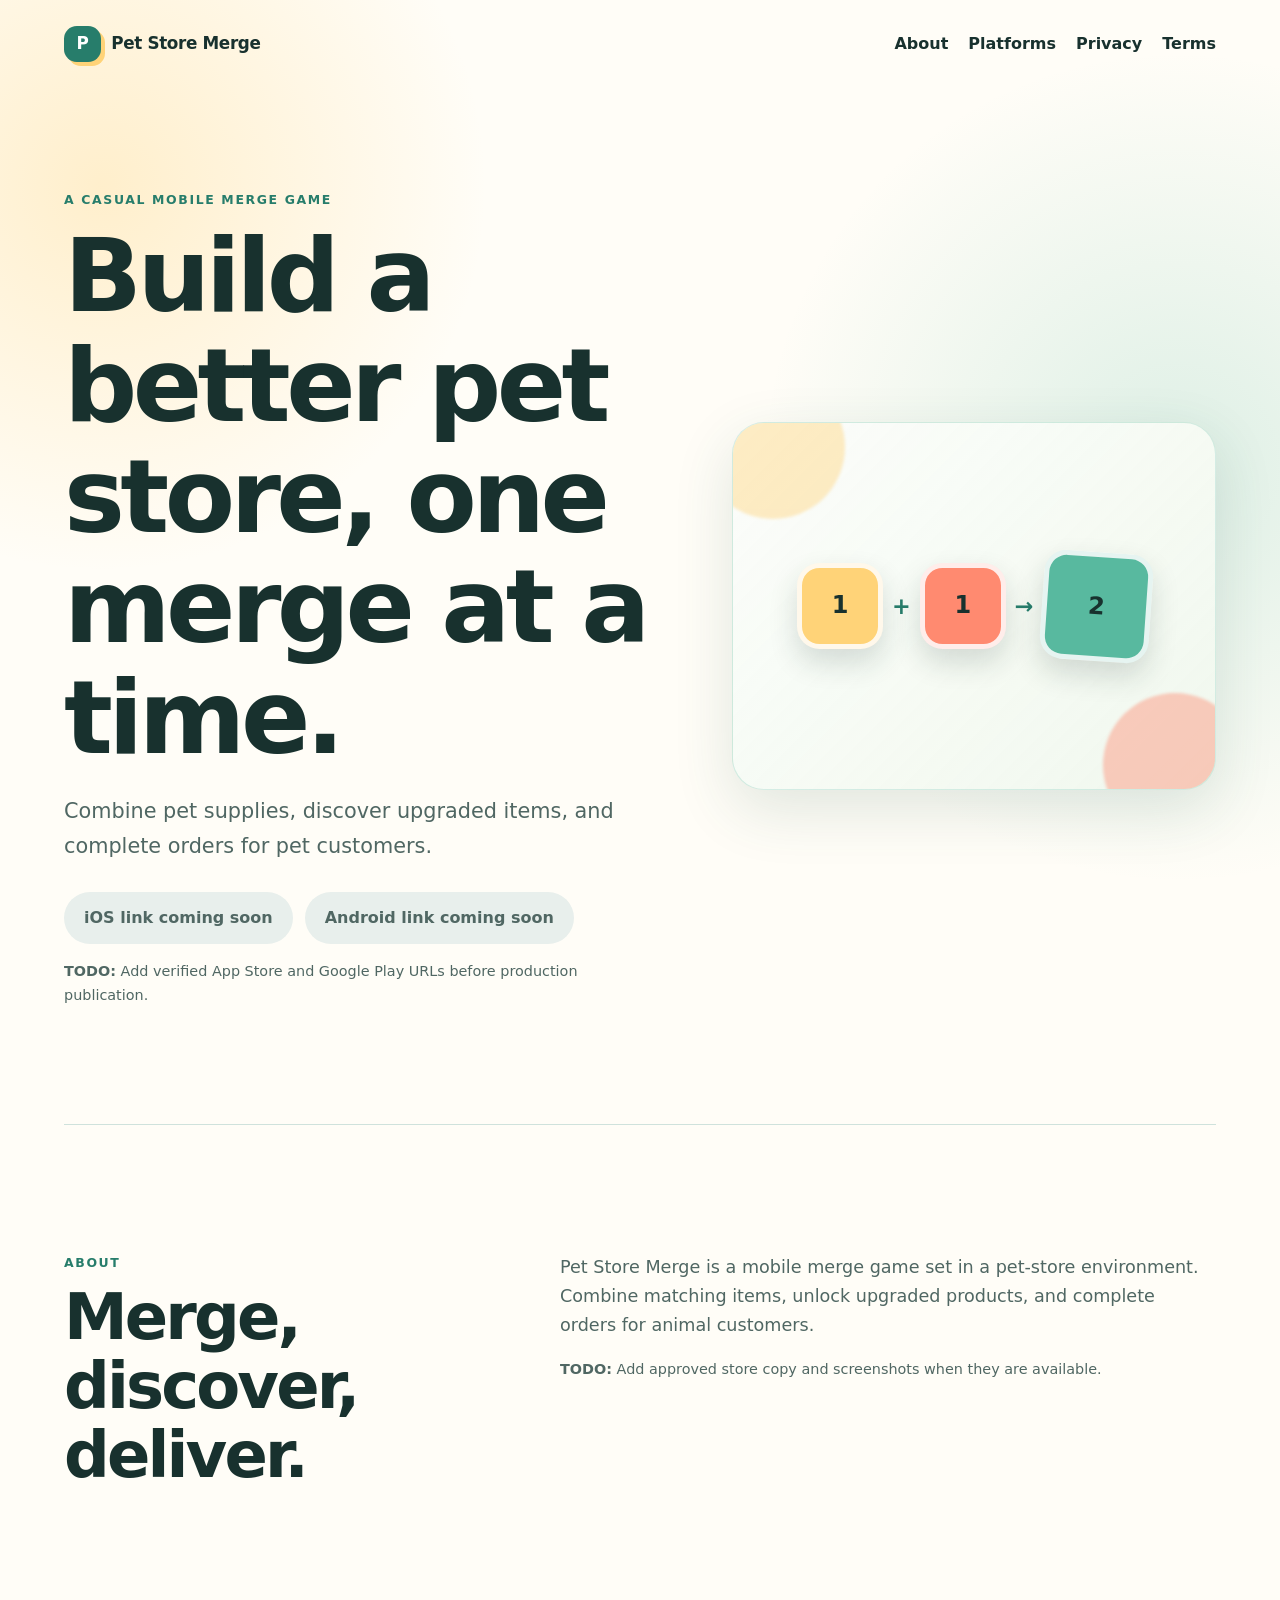
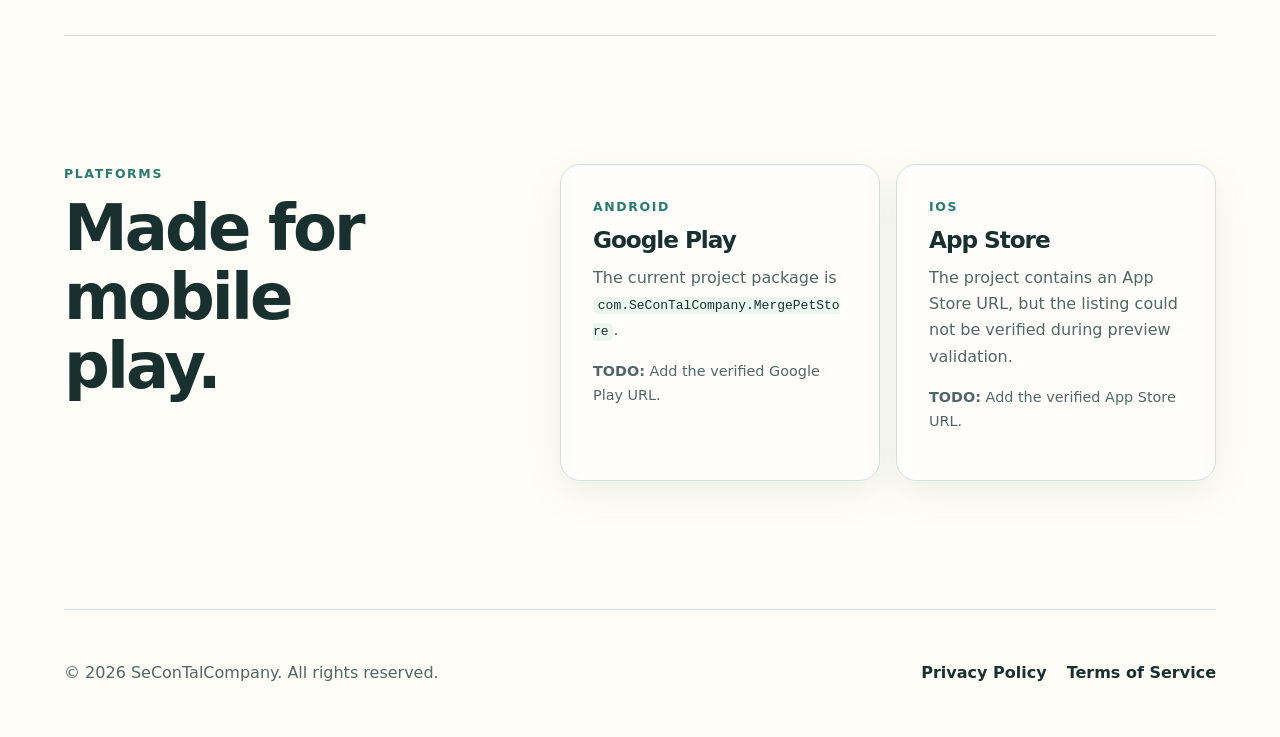
==== index.html @ 7fa4faff "Initial Pet Store Merge website" ====
<!doctype html>
<html lang="en">
<head>
  <meta charset="utf-8">
  <meta name="viewport" content="width=device-width, initial-scale=1">
  <meta name="description" content="Pet Store Merge is a casual mobile merge game about combining pet supplies and completing pet customer orders.">
  <meta property="og:title" content="Pet Store Merge">
  <meta property="og:description" content="Combine pet supplies, complete orders, and grow your pet store.">
  <meta property="og:type" content="website">
  <meta name="twitter:card" content="summary_large_image">
  <meta name="twitter:title" content="Pet Store Merge">
  <meta name="twitter:description" content="Combine pet supplies, complete orders, and grow your pet store.">
  <title>Pet Store Merge</title>
  <link rel="stylesheet" href="styles.css">
</head>
<body>
  <a class="skip-link" href="#main-content">Skip to content</a>

  <header class="site-header">
    <a class="brand" href="./" aria-label="Pet Store Merge home">
      <span class="brand-mark" aria-hidden="true">P</span>
      <span>Pet Store Merge</span>
    </a>
    <nav aria-label="Main navigation">
      <a href="#about">About</a>
      <a href="#platforms">Platforms</a>
      <a href="privacy/">Privacy</a>
      <a href="terms/">Terms</a>
    </nav>
  </header>

  <main id="main-content">
    <section class="hero" aria-labelledby="hero-title">
      <div class="hero-copy">
        <p class="eyebrow">A casual mobile merge game</p>
        <h1 id="hero-title">Build a better pet store, one merge at a time.</h1>
        <p class="hero-text">Combine pet supplies, discover upgraded items, and complete orders for pet customers.</p>
        <div class="actions" aria-label="Store availability">
          <span class="button button-muted" aria-label="iOS store link pending verification">iOS link coming soon</span>
          <span class="button button-muted" aria-label="Android store link pending verification">Android link coming soon</span>
        </div>
        <p class="verification-note"><strong>TODO:</strong> Add verified App Store and Google Play URLs before production publication.</p>
      </div>
      <div class="hero-art" aria-hidden="true">
        <span class="tile tile-one">1</span>
        <span class="merge-symbol">+</span>
        <span class="tile tile-two">1</span>
        <span class="merge-arrow">→</span>
        <span class="tile tile-result">2</span>
      </div>
    </section>

    <section class="section" id="about" aria-labelledby="about-title">
      <div>
        <p class="eyebrow">About</p>
        <h2 id="about-title">Merge, discover, deliver.</h2>
      </div>
      <div class="section-copy">
        <p>Pet Store Merge is a mobile merge game set in a pet-store environment. Combine matching items, unlock upgraded products, and complete orders for animal customers.</p>
        <p class="todo-note"><strong>TODO:</strong> Add approved store copy and screenshots when they are available.</p>
      </div>
    </section>

    <section class="section platforms" id="platforms" aria-labelledby="platforms-title">
      <div>
        <p class="eyebrow">Platforms</p>
        <h2 id="platforms-title">Made for mobile play.</h2>
      </div>
      <div class="platform-grid">
        <article class="card">
          <p class="card-label">Android</p>
          <h3>Google Play</h3>
          <p>The current project package is <code>com.SeConTalCompany.MergePetStore</code>.</p>
          <p class="todo-note"><strong>TODO:</strong> Add the verified Google Play URL.</p>
        </article>
        <article class="card">
          <p class="card-label">iOS</p>
          <h3>App Store</h3>
          <p>The project contains an App Store URL, but the listing could not be verified during preview validation.</p>
          <p class="todo-note"><strong>TODO:</strong> Add the verified App Store URL.</p>
        </article>
      </div>
    </section>
  </main>

  <footer class="site-footer">
    <p>© 2026 SeConTalCompany. All rights reserved.</p>
    <nav aria-label="Legal links">
      <a href="privacy/">Privacy Policy</a>
      <a href="terms/">Terms of Service</a>
    </nav>
  </footer>
</body>
</html>
---- styles.css ----
:root {
  --ink: #18312e;
  --ink-soft: #506763;
  --paper: #fffdf7;
  --surface: #f1f8ee;
  --mint: #58b99f;
  --mint-dark: #277d6b;
  --sun: #ffd378;
  --coral: #ff8a70;
  --line: #cfe2dc;
  --shadow: 0 1.25rem 3.75rem rgba(39, 94, 81, 0.14);
  --radius-lg: 2rem;
  --radius-md: 1.25rem;
  --page: min(72rem, calc(100% - 2rem));
}

* {
  box-sizing: border-box;
}

html {
  color-scheme: light;
  scroll-behavior: smooth;
}

body {
  margin: 0;
  color: var(--ink);
  background:
    radial-gradient(circle at 8% 8%, rgba(255, 211, 120, 0.34), transparent 24rem),
    radial-gradient(circle at 92% 20%, rgba(88, 185, 159, 0.2), transparent 26rem),
    var(--paper);
  font-family: Inter, ui-rounded, "SF Pro Rounded", "Segoe UI", system-ui, -apple-system, BlinkMacSystemFont, sans-serif;
  line-height: 1.65;
}

a {
  color: var(--mint-dark);
  text-underline-offset: 0.2em;
}

a:hover {
  color: var(--ink);
}

a:focus-visible,
.button:focus-visible {
  outline: 0.2rem solid var(--coral);
  outline-offset: 0.2rem;
}

code {
  overflow-wrap: anywhere;
  color: var(--ink);
  background: rgba(88, 185, 159, 0.12);
  border-radius: 0.35rem;
  padding: 0.08rem 0.3rem;
}

.skip-link {
  position: fixed;
  z-index: 20;
  top: 0.75rem;
  left: 0.75rem;
  transform: translateY(-200%);
  padding: 0.75rem 1rem;
  border-radius: 0.75rem;
  color: #fff;
  background: var(--ink);
}

.skip-link:focus {
  transform: translateY(0);
}

.site-header,
.site-footer,
main,
.legal-main {
  width: var(--page);
  margin-inline: auto;
}

.site-header {
  min-height: 5.5rem;
  display: flex;
  align-items: center;
  justify-content: space-between;
  gap: 1.5rem;
}

.site-header nav,
.site-footer nav {
  display: flex;
  flex-wrap: wrap;
  gap: 0.6rem 1.25rem;
}

.site-header nav a,
.site-footer nav a {
  min-height: 2.75rem;
  display: inline-flex;
  align-items: center;
  color: var(--ink);
  font-weight: 700;
  text-decoration: none;
}

.brand {
  min-height: 2.75rem;
  display: inline-flex;
  align-items: center;
  gap: 0.65rem;
  color: var(--ink);
  font-size: 1.05rem;
  font-weight: 850;
  letter-spacing: -0.02em;
  text-decoration: none;
}

.brand-mark {
  width: 2.3rem;
  height: 2.3rem;
  display: grid;
  place-items: center;
  border-radius: 0.8rem;
  color: #fff;
  background: var(--mint-dark);
  box-shadow: 0.25rem 0.25rem 0 var(--sun);
}

.hero {
  min-height: min(42rem, calc(100vh - 7rem));
  display: grid;
  grid-template-columns: minmax(0, 1.1fr) minmax(18rem, 0.9fr);
  align-items: center;
  gap: clamp(2rem, 6vw, 6rem);
  padding: clamp(3.5rem, 8vw, 7rem) 0;
}

.eyebrow,
.card-label {
  margin: 0 0 0.6rem;
  color: var(--mint-dark);
  font-size: 0.78rem;
  font-weight: 850;
  letter-spacing: 0.13em;
  text-transform: uppercase;
}

h1,
h2,
h3,
p {
  margin-top: 0;
}

h1,
h2,
h3 {
  line-height: 1.08;
  letter-spacing: -0.045em;
}

h1 {
  max-width: 13ch;
  margin-bottom: 1.3rem;
  font-size: clamp(3rem, 8vw, 6.5rem);
}

h2 {
  max-width: 13ch;
  margin-bottom: 1rem;
  font-size: clamp(2.2rem, 5vw, 4rem);
}

h3 {
  margin-bottom: 0.8rem;
  font-size: 1.45rem;
}

.hero-text {
  max-width: 40rem;
  color: var(--ink-soft);
  font-size: clamp(1.1rem, 2vw, 1.3rem);
}

.actions {
  display: flex;
  flex-wrap: wrap;
  gap: 0.75rem;
  margin-top: 1.8rem;
}

.button {
  min-height: 2.75rem;
  display: inline-flex;
  align-items: center;
  justify-content: center;
  border-radius: 999px;
  padding: 0.8rem 1.25rem;
  font-weight: 800;
  text-decoration: none;
}

.button-primary {
  color: #fff;
  background: var(--mint-dark);
  box-shadow: 0 0.6rem 1.5rem rgba(39, 125, 107, 0.22);
}

.button-primary:hover {
  color: #fff;
  background: var(--ink);
}

.button-muted {
  color: var(--ink-soft);
  background: #e8efec;
}

.verification-note,
.todo-note {
  color: var(--ink-soft);
  font-size: 0.9rem;
}

.verification-note {
  max-width: 40rem;
  margin-top: 1rem;
}

.hero-art {
  min-height: 23rem;
  position: relative;
  display: flex;
  align-items: center;
  justify-content: center;
  gap: 0.55rem;
  overflow: hidden;
  border: 1px solid rgba(88, 185, 159, 0.24);
  border-radius: var(--radius-lg);
  background:
    linear-gradient(135deg, rgba(255, 255, 255, 0.75), rgba(241, 248, 238, 0.9)),
    var(--surface);
  box-shadow: var(--shadow);
}

.hero-art::before,
.hero-art::after {
  content: "";
  position: absolute;
  width: 9rem;
  height: 9rem;
  border-radius: 50%;
  opacity: 0.42;
  filter: blur(0.1rem);
}

.hero-art::before {
  top: -3rem;
  left: -2rem;
  background: var(--sun);
}

.hero-art::after {
  right: -2rem;
  bottom: -3rem;
  background: var(--coral);
}

.tile {
  width: clamp(4.2rem, 7vw, 5.4rem);
  aspect-ratio: 1;
  position: relative;
  z-index: 1;
  display: grid;
  place-items: center;
  border: 0.35rem solid rgba(255, 255, 255, 0.85);
  border-radius: 1.4rem;
  color: var(--ink);
  background: var(--sun);
  box-shadow: 0 0.85rem 1.8rem rgba(24, 49, 46, 0.16);
  font-size: 1.5rem;
  font-weight: 900;
}

.tile-two {
  background: var(--coral);
}

.tile-result {
  width: clamp(5rem, 9vw, 6.8rem);
  background: var(--mint);
  transform: rotate(4deg);
}

.merge-symbol,
.merge-arrow {
  position: relative;
  z-index: 1;
  color: var(--mint-dark);
  font-size: 1.4rem;
  font-weight: 900;
}

.section {
  display: grid;
  grid-template-columns: minmax(0, 0.75fr) minmax(0, 1.25fr);
  gap: clamp(2rem, 8vw, 8rem);
  padding: clamp(4.5rem, 10vw, 8rem) 0;
  border-top: 1px solid var(--line);
}

.section-copy {
  max-width: 42rem;
  color: var(--ink-soft);
  font-size: 1.1rem;
}

.platform-grid {
  display: grid;
  grid-template-columns: repeat(2, minmax(0, 1fr));
  gap: 1rem;
}

.card {
  min-height: 18rem;
  display: flex;
  flex-direction: column;
  align-items: flex-start;
  border: 1px solid var(--line);
  border-radius: var(--radius-md);
  padding: clamp(1.35rem, 4vw, 2rem);
  background: rgba(255, 255, 255, 0.72);
  box-shadow: 0 0.8rem 2.5rem rgba(39, 94, 81, 0.08);
}

.card p:not(.card-label) {
  color: var(--ink-soft);
}

.card .text-link {
  margin-top: auto;
  font-weight: 800;
}

.site-footer {
  min-height: 8rem;
  display: flex;
  align-items: center;
  justify-content: space-between;
  gap: 1.5rem;
  border-top: 1px solid var(--line);
  color: var(--ink-soft);
}

.site-footer p {
  margin: 0;
}

.legal-main {
  max-width: 54rem;
  padding: clamp(3rem, 8vw, 7rem) 0;
}

.legal-hero {
  margin-bottom: 3rem;
}

.legal-hero h1 {
  max-width: none;
  margin-bottom: 1rem;
}

.draft-banner {
  border: 1px solid #e1b95f;
  border-radius: var(--radius-md);
  padding: 1rem 1.2rem;
  color: #624815;
  background: #fff4d7;
}

.legal-content {
  color: var(--ink-soft);
}

.legal-content section {
  padding: 2rem 0;
  border-top: 1px solid var(--line);
}

.legal-content h2 {
  max-width: none;
  margin-bottom: 1rem;
  color: var(--ink);
  font-size: clamp(1.55rem, 4vw, 2.2rem);
}

.legal-content li + li {
  margin-top: 0.65rem;
}

.todo-block {
  border-left: 0.3rem solid var(--coral);
  padding: 0.8rem 1rem;
  color: var(--ink);
  background: rgba(255, 138, 112, 0.09);
}

@media (max-width: 52rem) {
  .site-header {
    align-items: flex-start;
    flex-direction: column;
    padding: 1rem 0;
  }

  .hero,
  .section {
    grid-template-columns: 1fr;
  }

  .hero {
    min-height: auto;
  }

  .hero-art {
    min-height: 19rem;
  }

  .section {
    gap: 1.25rem;
  }

  .platform-grid {
    grid-template-columns: 1fr;
  }
}

@media (max-width: 34rem) {
  :root {
    --page: min(100% - 1.2rem, 72rem);
  }

  h1 {
    font-size: clamp(2.7rem, 15vw, 4rem);
  }

  .hero-art {
    min-height: 16rem;
    gap: 0.25rem;
  }

  .merge-symbol,
  .merge-arrow {
    font-size: 1rem;
  }

  .site-footer {
    align-items: flex-start;
    flex-direction: column;
    justify-content: center;
    padding: 2rem 0;
  }
}

@media (prefers-reduced-motion: reduce) {
  html {
    scroll-behavior: auto;
  }

  *,
  *::before,
  *::after {
    animation-duration: 0.01ms !important;
    animation-iteration-count: 1 !important;
    transition-duration: 0.01ms !important;
  }
}
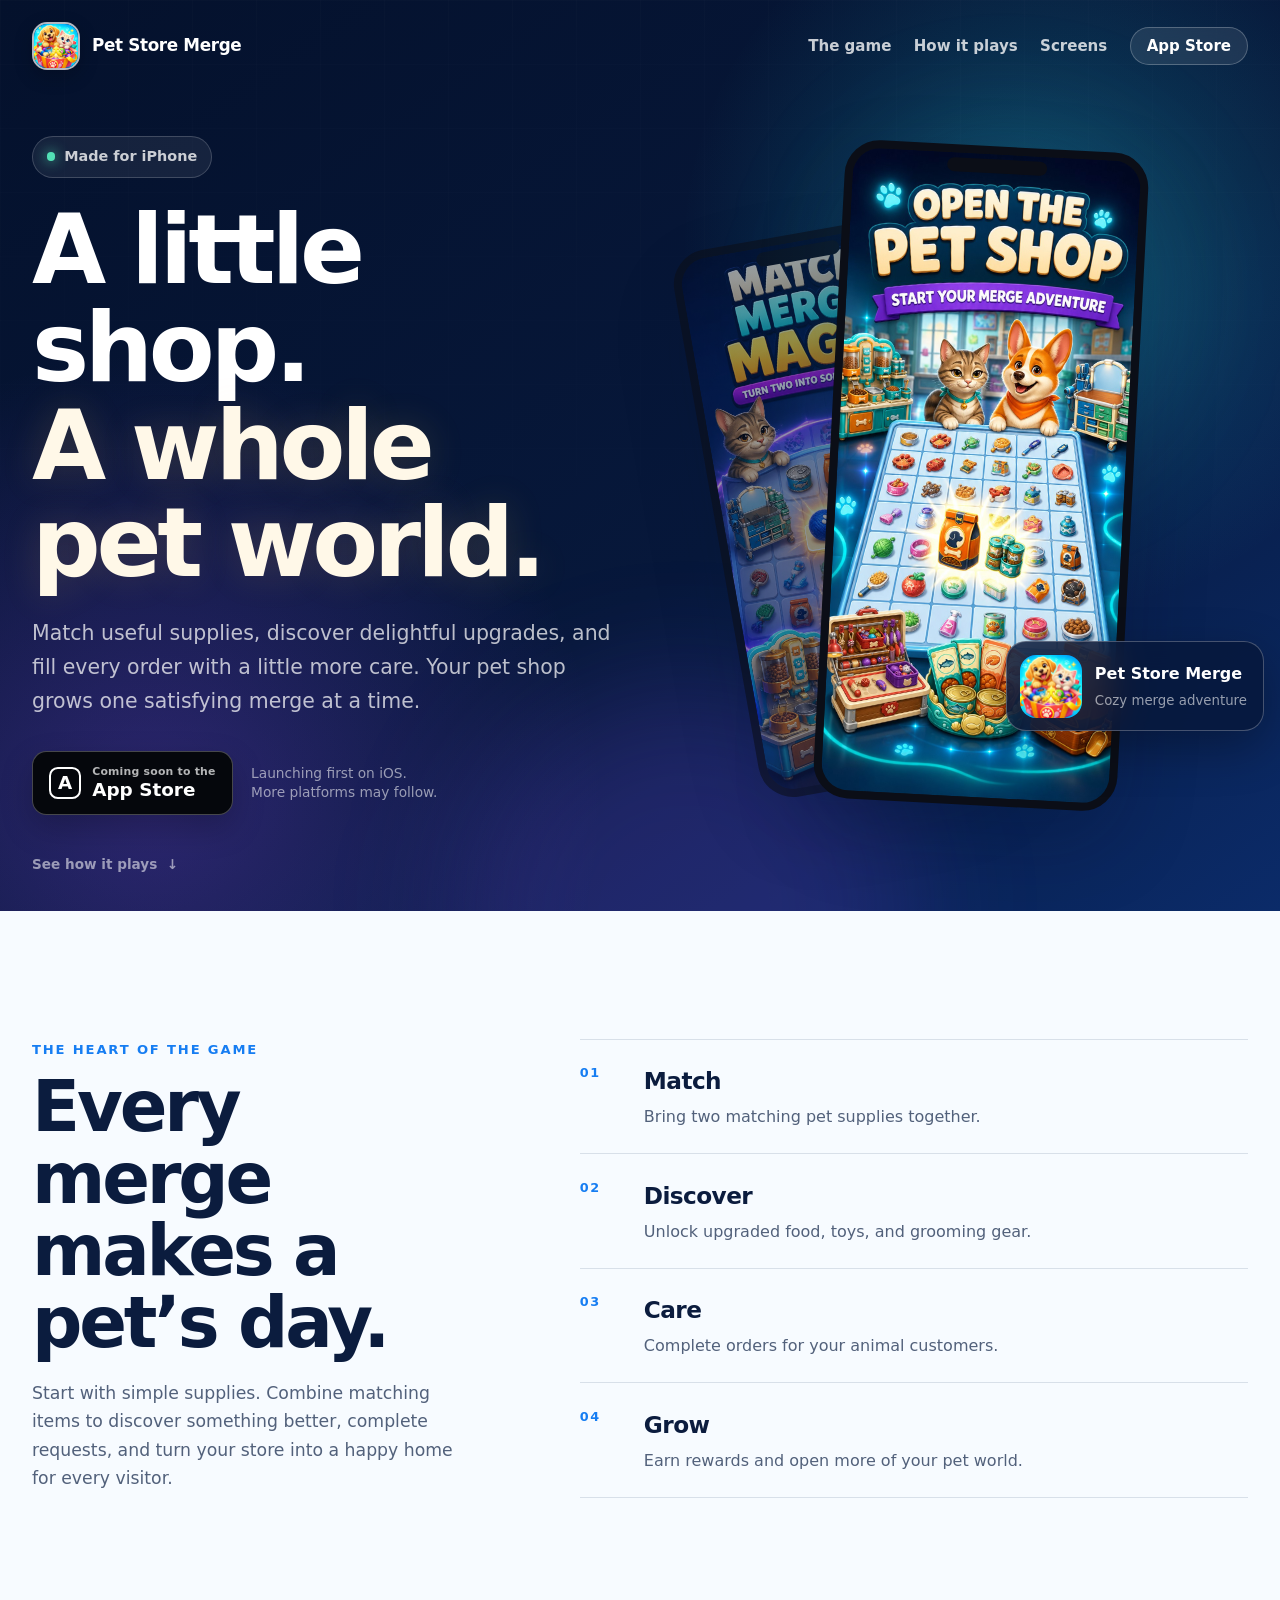
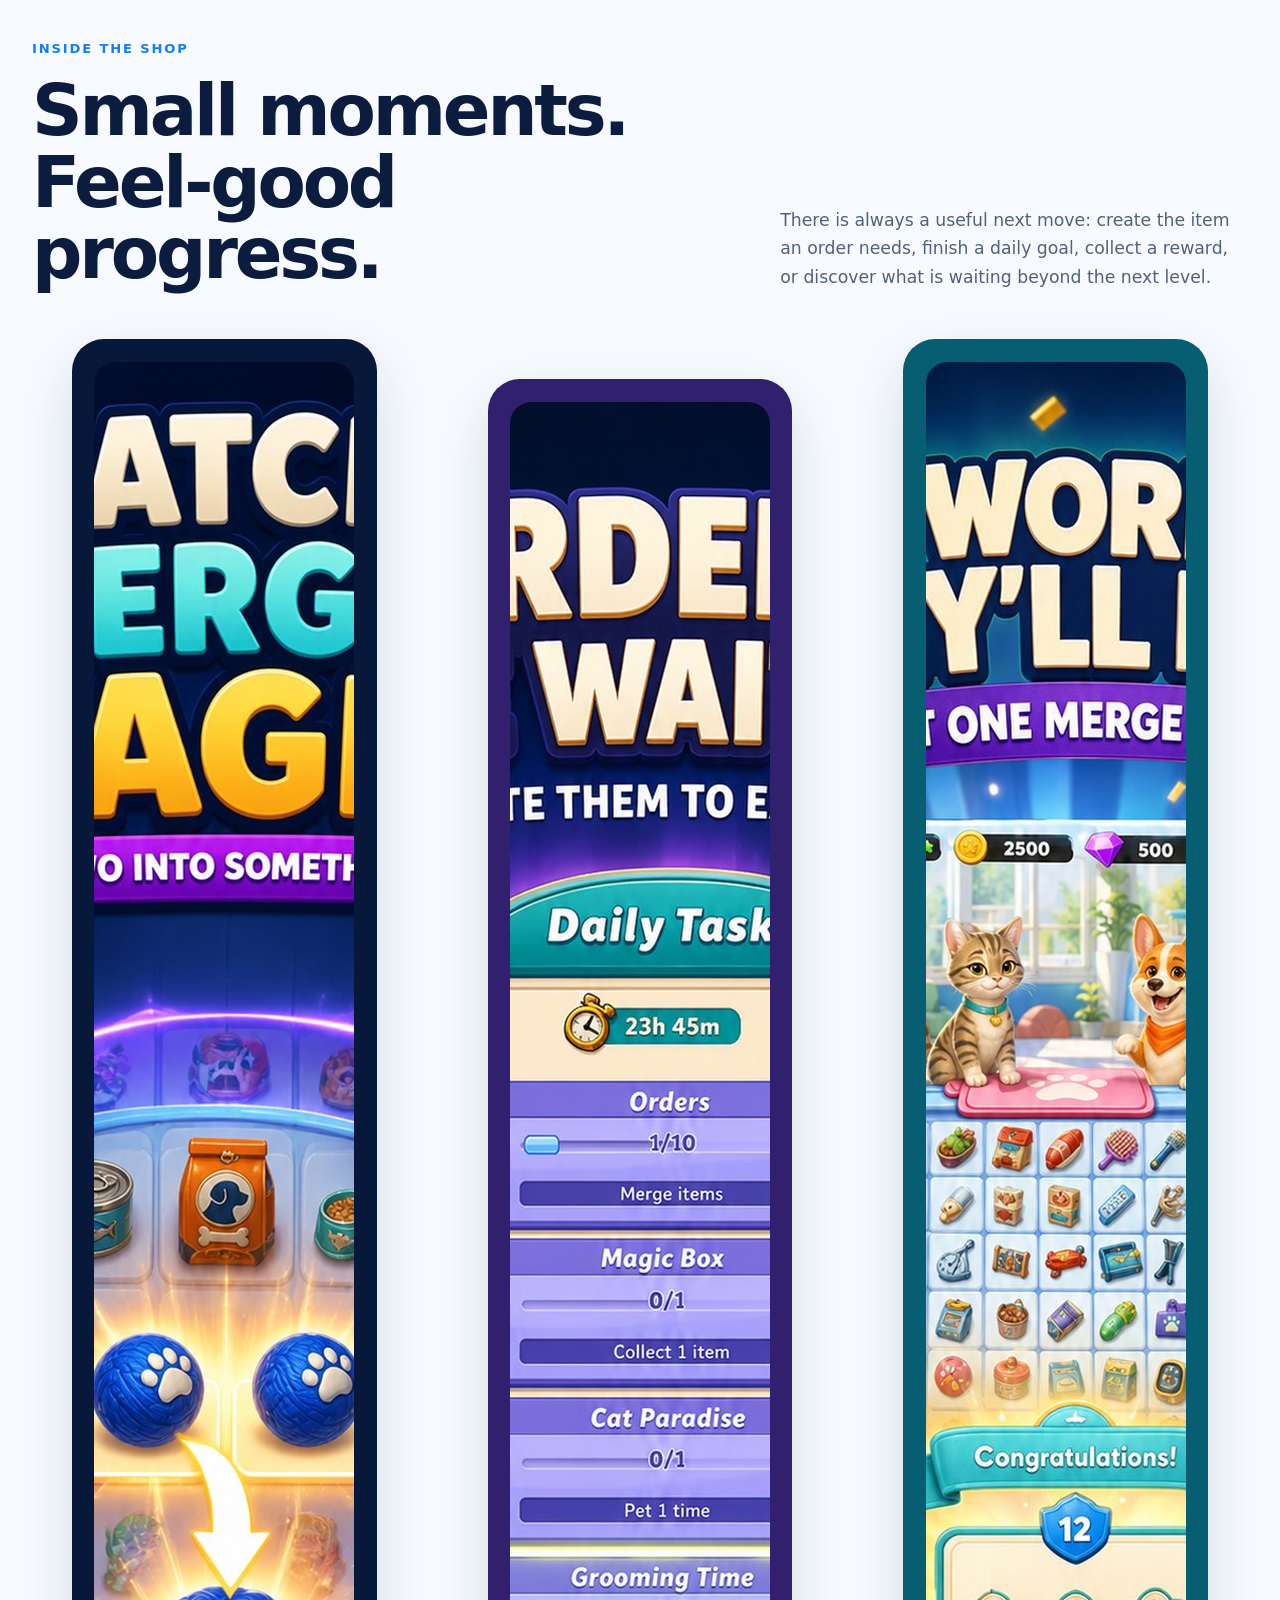
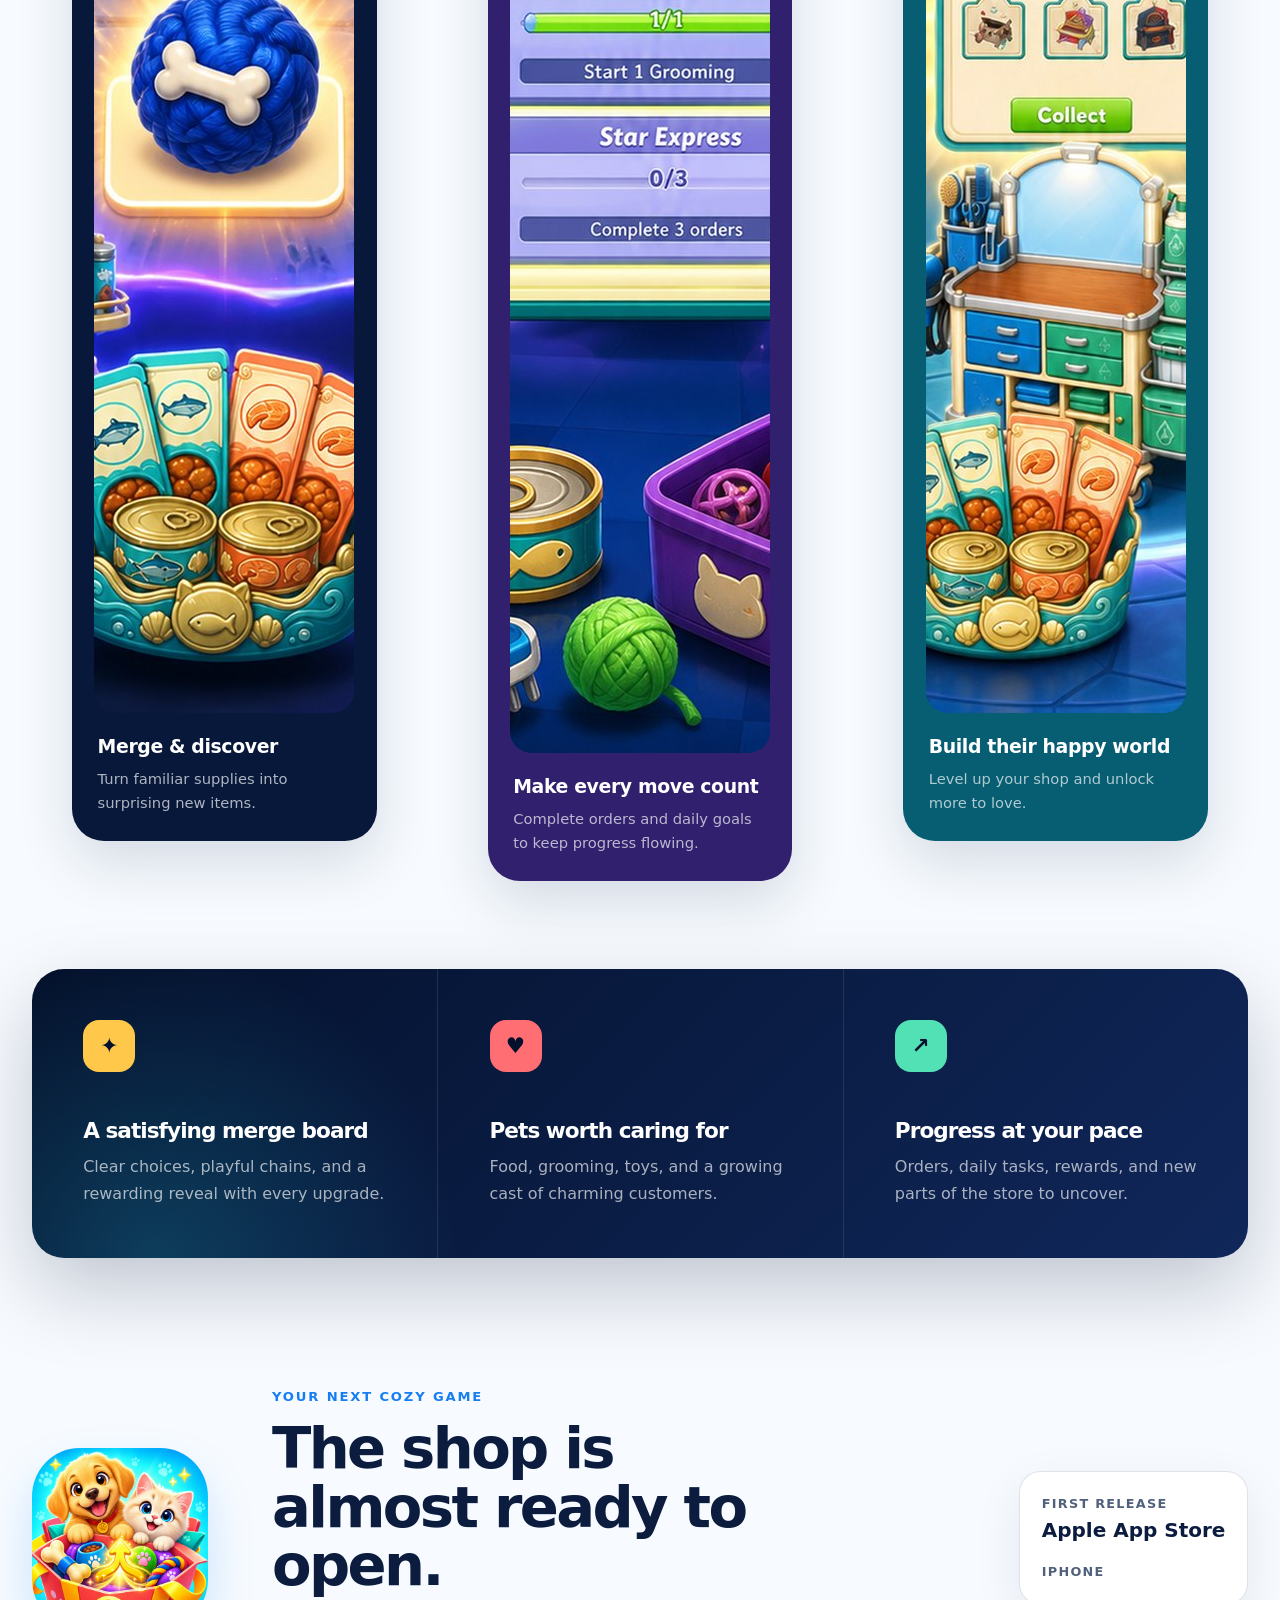
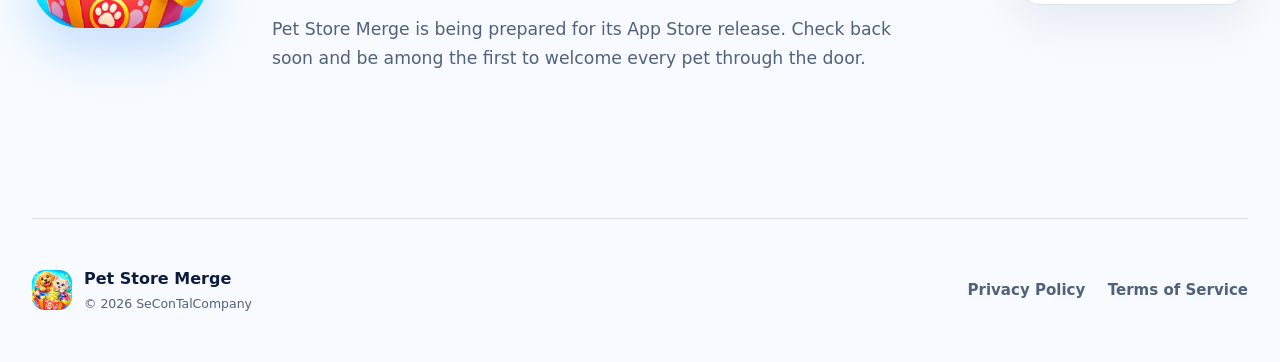
==== commit b57deca8: "update" ====
--- a/index.html
+++ b/index.html
@@ -3,14 +3,21 @@
 <head>
   <meta charset="utf-8">
   <meta name="viewport" content="width=device-width, initial-scale=1">
-  <meta name="description" content="Pet Store Merge is a casual mobile merge game about combining pet supplies and completing pet customer orders.">
+  <meta name="description" content="Pet Store Merge is a cozy merge adventure where every match helps you care for pets, complete orders, and grow a joyful pet shop.">
+  <meta name="theme-color" content="#07183b">
   <meta property="og:title" content="Pet Store Merge">
-  <meta property="og:description" content="Combine pet supplies, complete orders, and grow your pet store.">
+  <meta property="og:description" content="Merge supplies, delight your pet customers, and build a shop they will love.">
   <meta property="og:type" content="website">
+  <meta property="og:url" content="https://secontalcompani.com/">
+  <meta property="og:image" content="https://secontalcompani.com/og.png">
+  <meta property="og:image:alt" content="Pet Store Merge social preview artwork">
+  <meta property="og:image:type" content="image/png">
   <meta name="twitter:card" content="summary_large_image">
   <meta name="twitter:title" content="Pet Store Merge">
-  <meta name="twitter:description" content="Combine pet supplies, complete orders, and grow your pet store.">
-  <title>Pet Store Merge</title>
+  <meta name="twitter:description" content="Merge supplies, delight your pet customers, and build a shop they will love.">
+  <meta name="twitter:image" content="https://secontalcompani.com/og.png">
+  <title>Pet Store Merge — A cozy merge adventure</title>
+  <link rel="icon" href="assets/pet-store-merge-icon.jpg" type="image/jpeg">
   <link rel="stylesheet" href="styles.css">
 </head>
 <body>
@@ -18,77 +25,122 @@
 
   <header class="site-header">
     <a class="brand" href="./" aria-label="Pet Store Merge home">
-      <span class="brand-mark" aria-hidden="true">P</span>
+      <img class="brand-icon" src="assets/pet-store-merge-icon.jpg" width="48" height="48" alt="">
       <span>Pet Store Merge</span>
     </a>
     <nav aria-label="Main navigation">
-      <a href="#about">About</a>
-      <a href="#platforms">Platforms</a>
-      <a href="privacy/">Privacy</a>
-      <a href="terms/">Terms</a>
+      <a href="#game">The game</a>
+      <a href="#how-it-plays">How it plays</a>
+      <a href="#screens">Screens</a>
+      <a class="nav-store" href="#availability">App Store</a>
     </nav>
   </header>
 
   <main id="main-content">
-    <section class="hero" aria-labelledby="hero-title">
+    <section class="hero" id="game" aria-labelledby="hero-title">
+      <div class="hero-glow hero-glow-one" aria-hidden="true"></div>
+      <div class="hero-glow hero-glow-two" aria-hidden="true"></div>
       <div class="hero-copy">
-        <p class="eyebrow">A casual mobile merge game</p>
-        <h1 id="hero-title">Build a better pet store, one merge at a time.</h1>
-        <p class="hero-text">Combine pet supplies, discover upgraded items, and complete orders for pet customers.</p>
-        <div class="actions" aria-label="Store availability">
-          <span class="button button-muted" aria-label="iOS store link pending verification">iOS link coming soon</span>
-          <span class="button button-muted" aria-label="Android store link pending verification">Android link coming soon</span>
+        <div class="platform-pill"><span class="status-dot" aria-hidden="true"></span> Made for iPhone</div>
+        <h1 id="hero-title">A little shop.<br><span>A whole pet world.</span></h1>
+        <p class="hero-text">Match useful supplies, discover delightful upgrades, and fill every order with a little more care. Your pet shop grows one satisfying merge at a time.</p>
+        <div class="hero-actions" id="availability">
+          <div class="store-badge" aria-label="Pet Store Merge is coming to the App Store">
+            <span class="store-badge-symbol" aria-hidden="true">A</span>
+            <span><small>Coming soon to the</small>App Store</span>
+          </div>
+          <p>Launching first on iOS.<br>More platforms may follow.</p>
         </div>
-        <p class="verification-note"><strong>TODO:</strong> Add verified App Store and Google Play URLs before production publication.</p>
       </div>
-      <div class="hero-art" aria-hidden="true">
-        <span class="tile tile-one">1</span>
-        <span class="merge-symbol">+</span>
-        <span class="tile tile-two">1</span>
-        <span class="merge-arrow">→</span>
-        <span class="tile tile-result">2</span>
+
+      <div class="hero-showcase" aria-label="Pet Store Merge gameplay preview">
+        <div class="phone phone-back" aria-hidden="true">
+          <img src="assets/app-store-merge.jpg" width="900" height="1951" alt="">
+        </div>
+        <div class="phone phone-front">
+          <img src="assets/app-store-open-shop.jpg" width="900" height="1951" alt="Pet Store Merge board filled with pet food, toys, and grooming supplies">
+        </div>
+        <div class="app-card" aria-hidden="true">
+          <img src="assets/pet-store-merge-icon.jpg" width="78" height="78" alt="">
+          <span><strong>Pet Store Merge</strong><small>Cozy merge adventure</small></span>
+        </div>
+      </div>
+
+      <a class="scroll-cue" href="#how-it-plays">See how it plays <span aria-hidden="true">↓</span></a>
+    </section>
+
+    <section class="game-loop" id="how-it-plays" aria-labelledby="loop-title">
+      <div class="section-heading">
+        <p class="eyebrow">The heart of the game</p>
+        <h2 id="loop-title">Every merge makes a pet’s day.</h2>
+        <p>Start with simple supplies. Combine matching items to discover something better, complete requests, and turn your store into a happy home for every visitor.</p>
+      </div>
+      <ol class="loop-steps">
+        <li><span>01</span><strong>Match</strong><p>Bring two matching pet supplies together.</p></li>
+        <li><span>02</span><strong>Discover</strong><p>Unlock upgraded food, toys, and grooming gear.</p></li>
+        <li><span>03</span><strong>Care</strong><p>Complete orders for your animal customers.</p></li>
+        <li><span>04</span><strong>Grow</strong><p>Earn rewards and open more of your pet world.</p></li>
+      </ol>
+    </section>
+
+    <section class="screens-section" id="screens" aria-labelledby="screens-title">
+      <div class="screens-intro">
+        <p class="eyebrow">Inside the shop</p>
+        <h2 id="screens-title">Small moments. Feel-good progress.</h2>
+        <p>There is always a useful next move: create the item an order needs, finish a daily goal, collect a reward, or discover what is waiting beyond the next level.</p>
+      </div>
+      <div class="screens-grid">
+        <figure class="screen-card screen-card-one">
+          <div class="screen-frame">
+            <img src="assets/app-store-merge.jpg" width="900" height="1951" loading="lazy" alt="Two matching yarn balls merging into an upgraded pet toy">
+          </div>
+          <figcaption><span>Merge &amp; discover</span><p>Turn familiar supplies into surprising new items.</p></figcaption>
+        </figure>
+        <figure class="screen-card screen-card-two">
+          <div class="screen-frame">
+            <img src="assets/app-store-orders.jpg" width="900" height="1951" loading="lazy" alt="Daily tasks and pet shop orders with progress and rewards">
+          </div>
+          <figcaption><span>Make every move count</span><p>Complete orders and daily goals to keep progress flowing.</p></figcaption>
+        </figure>
+        <figure class="screen-card screen-card-three">
+          <div class="screen-frame">
+            <img src="assets/app-store-pet-world.jpg" width="900" height="1951" loading="lazy" alt="A growing Pet Store Merge board with rewards, characters, and new areas">
+          </div>
+          <figcaption><span>Build their happy world</span><p>Level up your shop and unlock more to love.</p></figcaption>
+        </figure>
       </div>
     </section>
 
-    <section class="section" id="about" aria-labelledby="about-title">
-      <div>
-        <p class="eyebrow">About</p>
-        <h2 id="about-title">Merge, discover, deliver.</h2>
-      </div>
-      <div class="section-copy">
-        <p>Pet Store Merge is a mobile merge game set in a pet-store environment. Combine matching items, unlock upgraded products, and complete orders for animal customers.</p>
-        <p class="todo-note"><strong>TODO:</strong> Add approved store copy and screenshots when they are available.</p>
-      </div>
+    <section class="feature-band" aria-label="Game highlights">
+      <article><span aria-hidden="true">✦</span><h3>A satisfying merge board</h3><p>Clear choices, playful chains, and a rewarding reveal with every upgrade.</p></article>
+      <article><span aria-hidden="true">♥</span><h3>Pets worth caring for</h3><p>Food, grooming, toys, and a growing cast of charming customers.</p></article>
+      <article><span aria-hidden="true">↗</span><h3>Progress at your pace</h3><p>Orders, daily tasks, rewards, and new parts of the store to uncover.</p></article>
     </section>
 
-    <section class="section platforms" id="platforms" aria-labelledby="platforms-title">
+    <section class="closing" aria-labelledby="closing-title">
+      <img class="closing-icon" src="assets/pet-store-merge-icon.jpg" width="180" height="180" loading="lazy" alt="Pet Store Merge app icon with a puppy and kitten">
       <div>
-        <p class="eyebrow">Platforms</p>
-        <h2 id="platforms-title">Made for mobile play.</h2>
+        <p class="eyebrow">Your next cozy game</p>
+        <h2 id="closing-title">The shop is almost ready to open.</h2>
+        <p>Pet Store Merge is being prepared for its App Store release. Check back soon and be among the first to welcome every pet through the door.</p>
       </div>
-      <div class="platform-grid">
-        <article class="card">
-          <p class="card-label">Android</p>
-          <h3>Google Play</h3>
-          <p>The current project package is <code>com.SeConTalCompany.MergePetStore</code>.</p>
-          <p class="todo-note"><strong>TODO:</strong> Add the verified Google Play URL.</p>
-        </article>
-        <article class="card">
-          <p class="card-label">iOS</p>
-          <h3>App Store</h3>
-          <p>The project contains an App Store URL, but the listing could not be verified during preview validation.</p>
-          <p class="todo-note"><strong>TODO:</strong> Add the verified App Store URL.</p>
-        </article>
+      <div class="availability-card">
+        <span>First release</span>
+        <strong>Apple App Store</strong>
+        <small>iPhone</small>
       </div>
     </section>
   </main>
 
   <footer class="site-footer">
-    <p>© 2026 SeConTalCompany. All rights reserved.</p>
+    <div class="footer-brand">
+      <img src="assets/pet-store-merge-icon.jpg" width="40" height="40" alt="">
+      <p><strong>Pet Store Merge</strong><span>© 2026 SeConTalCompany</span></p>
+    </div>
     <nav aria-label="Legal links">
       <a href="privacy/">Privacy Policy</a>
       <a href="terms/">Terms of Service</a>
     </nav>
   </footer>
 </body>
-</html>
+</html>
--- a/styles.css
+++ b/styles.css
@@ -1,352 +1,412 @@
 :root {
-  --ink: #18312e;
-  --ink-soft: #506763;
-  --paper: #fffdf7;
-  --surface: #f1f8ee;
-  --mint: #58b99f;
-  --mint-dark: #277d6b;
-  --sun: #ffd378;
-  --coral: #ff8a70;
-  --line: #cfe2dc;
-  --shadow: 0 1.25rem 3.75rem rgba(39, 94, 81, 0.14);
+  --navy-950: #04112c;
+  --navy-900: #07183b;
+  --navy-800: #10275a;
+  --blue: #167df2;
+  --cyan: #25d5ea;
+  --mint: #52e0b5;
+  --violet: #8d4dfa;
+  --gold: #ffc84b;
+  --coral: #ff6e72;
+  --cream: #fff8e8;
+  --paper: #f7fbff;
+  --ink: #0b1c3e;
+  --ink-soft: #52617b;
+  --line: rgba(15, 42, 88, 0.13);
+  --page: min(76rem, calc(100% - 2.5rem));
   --radius-lg: 2rem;
-  --radius-md: 1.25rem;
-  --page: min(72rem, calc(100% - 2rem));
-}
-
-* {
-  box-sizing: border-box;
-}
-
-html {
-  color-scheme: light;
-  scroll-behavior: smooth;
-}
-
+  --radius-md: 1.35rem;
+  --shadow: 0 2rem 5rem rgba(2, 13, 42, 0.22);
+}
+
+* { box-sizing: border-box; }
+html { color-scheme: light; scroll-behavior: smooth; scroll-padding-top: 6rem; }
 body {
   margin: 0;
   color: var(--ink);
-  background:
-    radial-gradient(circle at 8% 8%, rgba(255, 211, 120, 0.34), transparent 24rem),
-    radial-gradient(circle at 92% 20%, rgba(88, 185, 159, 0.2), transparent 26rem),
-    var(--paper);
-  font-family: Inter, ui-rounded, "SF Pro Rounded", "Segoe UI", system-ui, -apple-system, BlinkMacSystemFont, sans-serif;
+  background: var(--paper);
+  font-family: "Avenir Next", Avenir, "Segoe UI", system-ui, -apple-system, BlinkMacSystemFont, sans-serif;
+  font-size: 1rem;
   line-height: 1.65;
 }
-
-a {
-  color: var(--mint-dark);
-  text-underline-offset: 0.2em;
-}
-
-a:hover {
-  color: var(--ink);
-}
-
-a:focus-visible,
-.button:focus-visible {
-  outline: 0.2rem solid var(--coral);
-  outline-offset: 0.2rem;
-}
-
+body::selection { color: var(--navy-950); background: var(--gold); }
+img { max-width: 100%; display: block; }
+a { color: inherit; text-underline-offset: 0.2em; }
+a:focus-visible { outline: 0.2rem solid var(--gold); outline-offset: 0.25rem; }
 code {
   overflow-wrap: anywhere;
-  color: var(--ink);
-  background: rgba(88, 185, 159, 0.12);
   border-radius: 0.35rem;
   padding: 0.08rem 0.3rem;
-}
+  color: var(--ink);
+  background: rgba(22, 125, 242, 0.09);
+}
+h1, h2, h3, p, figure { margin-top: 0; }
+h1, h2, h3 { letter-spacing: -0.045em; line-height: 1.02; }
+h1 { margin-bottom: 1.5rem; font-size: clamp(3.6rem, 7.5vw, 7rem); font-weight: 900; }
+h2 { margin-bottom: 1.2rem; font-size: clamp(2.6rem, 5.5vw, 5rem); font-weight: 900; }
+h3 { margin-bottom: 0.75rem; font-size: 1.35rem; }
 
 .skip-link {
   position: fixed;
-  z-index: 20;
+  z-index: 100;
   top: 0.75rem;
   left: 0.75rem;
-  transform: translateY(-200%);
+  transform: translateY(-180%);
+  border-radius: 0.75rem;
   padding: 0.75rem 1rem;
-  border-radius: 0.75rem;
-  color: #fff;
-  background: var(--ink);
-}
-
-.skip-link:focus {
-  transform: translateY(0);
-}
-
-.site-header,
-.site-footer,
-main,
-.legal-main {
+  color: #fff;
+  background: var(--navy-950);
+}
+.skip-link:focus { transform: translateY(0); }
+
+.site-header, .site-footer, .game-loop, .screens-section, .feature-band, .closing, .legal-main {
   width: var(--page);
   margin-inline: auto;
 }
-
 .site-header {
-  min-height: 5.5rem;
+  min-height: 5.75rem;
+  position: absolute;
+  z-index: 20;
+  right: 0;
+  left: 0;
   display: flex;
   align-items: center;
   justify-content: space-between;
   gap: 1.5rem;
-}
-
-.site-header nav,
-.site-footer nav {
-  display: flex;
-  flex-wrap: wrap;
-  gap: 0.6rem 1.25rem;
-}
-
-.site-header nav a,
-.site-footer nav a {
-  min-height: 2.75rem;
-  display: inline-flex;
-  align-items: center;
-  color: var(--ink);
-  font-weight: 700;
-  text-decoration: none;
-}
-
+  color: #fff;
+}
 .brand {
   min-height: 2.75rem;
   display: inline-flex;
   align-items: center;
-  gap: 0.65rem;
-  color: var(--ink);
+  gap: 0.75rem;
+  color: inherit;
   font-size: 1.05rem;
   font-weight: 850;
   letter-spacing: -0.02em;
   text-decoration: none;
 }
-
+.brand-icon, .brand-mark {
+  width: 3rem;
+  height: 3rem;
+  flex: 0 0 auto;
+  border: 0.16rem solid rgba(255, 255, 255, 0.7);
+  border-radius: 0.95rem;
+  object-fit: cover;
+  box-shadow: 0 0.4rem 1.2rem rgba(0, 0, 0, 0.2);
+}
 .brand-mark {
-  width: 2.3rem;
-  height: 2.3rem;
   display: grid;
   place-items: center;
-  border-radius: 0.8rem;
-  color: #fff;
-  background: var(--mint-dark);
-  box-shadow: 0.25rem 0.25rem 0 var(--sun);
-}
-
-.hero {
-  min-height: min(42rem, calc(100vh - 7rem));
-  display: grid;
-  grid-template-columns: minmax(0, 1.1fr) minmax(18rem, 0.9fr);
-  align-items: center;
-  gap: clamp(2rem, 6vw, 6rem);
-  padding: clamp(3.5rem, 8vw, 7rem) 0;
-}
-
-.eyebrow,
-.card-label {
-  margin: 0 0 0.6rem;
-  color: var(--mint-dark);
-  font-size: 0.78rem;
-  font-weight: 850;
-  letter-spacing: 0.13em;
-  text-transform: uppercase;
-}
-
-h1,
-h2,
-h3,
-p {
-  margin-top: 0;
-}
-
-h1,
-h2,
-h3 {
-  line-height: 1.08;
-  letter-spacing: -0.045em;
-}
-
-h1 {
-  max-width: 13ch;
-  margin-bottom: 1.3rem;
-  font-size: clamp(3rem, 8vw, 6.5rem);
-}
-
-h2 {
-  max-width: 13ch;
-  margin-bottom: 1rem;
-  font-size: clamp(2.2rem, 5vw, 4rem);
-}
-
-h3 {
-  margin-bottom: 0.8rem;
-  font-size: 1.45rem;
-}
-
-.hero-text {
-  max-width: 40rem;
-  color: var(--ink-soft);
-  font-size: clamp(1.1rem, 2vw, 1.3rem);
-}
-
-.actions {
-  display: flex;
-  flex-wrap: wrap;
-  gap: 0.75rem;
-  margin-top: 1.8rem;
-}
-
-.button {
+  color: #fff;
+  background: linear-gradient(135deg, var(--blue), var(--violet));
+}
+.site-header nav, .site-footer nav { display: flex; flex-wrap: wrap; align-items: center; gap: 0.7rem 1.4rem; }
+.site-header nav a, .site-footer nav a {
   min-height: 2.75rem;
   display: inline-flex;
   align-items: center;
-  justify-content: center;
+  font-size: 0.94rem;
+  font-weight: 750;
+  text-decoration: none;
+}
+.site-header nav a { color: rgba(255, 255, 255, 0.78); }
+.site-header nav a:hover { color: #fff; }
+.site-header .nav-store {
+  min-height: 2.4rem;
+  border: 1px solid rgba(255, 255, 255, 0.24);
   border-radius: 999px;
-  padding: 0.8rem 1.25rem;
-  font-weight: 800;
-  text-decoration: none;
-}
-
-.button-primary {
-  color: #fff;
-  background: var(--mint-dark);
-  box-shadow: 0 0.6rem 1.5rem rgba(39, 125, 107, 0.22);
-}
-
-.button-primary:hover {
-  color: #fff;
-  background: var(--ink);
-}
-
-.button-muted {
-  color: var(--ink-soft);
-  background: #e8efec;
-}
-
-.verification-note,
-.todo-note {
-  color: var(--ink-soft);
-  font-size: 0.9rem;
-}
-
-.verification-note {
-  max-width: 40rem;
-  margin-top: 1rem;
-}
-
-.hero-art {
-  min-height: 23rem;
+  padding: 0.25rem 1rem;
+  color: #fff;
+  background: rgba(255, 255, 255, 0.09);
+  backdrop-filter: blur(1rem);
+}
+
+.hero {
+  min-height: 54rem;
   position: relative;
-  display: flex;
-  align-items: center;
-  justify-content: center;
-  gap: 0.55rem;
+  display: grid;
+  grid-template-columns: minmax(0, 1fr) minmax(22rem, 0.9fr);
+  align-items: center;
+  gap: clamp(2rem, 7vw, 7rem);
   overflow: hidden;
-  border: 1px solid rgba(88, 185, 159, 0.24);
-  border-radius: var(--radius-lg);
+  padding: 8.5rem max(1.25rem, calc((100vw - 76rem) / 2)) 6rem;
+  color: #fff;
   background:
-    linear-gradient(135deg, rgba(255, 255, 255, 0.75), rgba(241, 248, 238, 0.9)),
-    var(--surface);
-  box-shadow: var(--shadow);
-}
-
-.hero-art::before,
-.hero-art::after {
+    radial-gradient(circle at 82% 27%, rgba(37, 213, 234, 0.25), transparent 23rem),
+    radial-gradient(circle at 12% 88%, rgba(141, 77, 250, 0.28), transparent 28rem),
+    linear-gradient(145deg, var(--navy-950), var(--navy-900) 58%, #0b2b69);
+}
+.hero::before {
   content: "";
   position: absolute;
-  width: 9rem;
-  height: 9rem;
+  inset: 0;
+  opacity: 0.25;
+  background-image: linear-gradient(rgba(255,255,255,0.05) 1px, transparent 1px), linear-gradient(90deg, rgba(255,255,255,0.05) 1px, transparent 1px);
+  background-size: 4rem 4rem;
+  mask-image: linear-gradient(to bottom, black, transparent 80%);
+}
+.hero-copy, .hero-showcase, .scroll-cue { position: relative; z-index: 2; }
+.hero-copy { max-width: 42rem; }
+.platform-pill {
+  width: max-content;
+  display: inline-flex;
+  align-items: center;
+  gap: 0.55rem;
+  margin-bottom: 1.5rem;
+  border: 1px solid rgba(255, 255, 255, 0.18);
+  border-radius: 999px;
+  padding: 0.5rem 0.85rem;
+  color: rgba(255, 255, 255, 0.78);
+  background: rgba(255, 255, 255, 0.07);
+  font-size: 0.9rem;
+  font-weight: 700;
+}
+.status-dot {
+  width: 0.55rem;
+  height: 0.55rem;
   border-radius: 50%;
-  opacity: 0.42;
-  filter: blur(0.1rem);
-}
-
-.hero-art::before {
-  top: -3rem;
-  left: -2rem;
-  background: var(--sun);
-}
-
-.hero-art::after {
-  right: -2rem;
-  bottom: -3rem;
-  background: var(--coral);
-}
-
-.tile {
-  width: clamp(4.2rem, 7vw, 5.4rem);
-  aspect-ratio: 1;
-  position: relative;
-  z-index: 1;
+  background: var(--mint);
+  box-shadow: 0 0 0.8rem var(--mint);
+}
+.hero h1 span { color: var(--cream); text-shadow: 0 0 2.4rem rgba(255, 200, 75, 0.16); }
+.hero-text {
+  max-width: 37rem;
+  color: rgba(255, 255, 255, 0.72);
+  font-size: clamp(1.08rem, 2vw, 1.28rem);
+}
+.hero-actions { display: flex; align-items: center; gap: 1.15rem; margin-top: 2rem; }
+.hero-actions > p { margin: 0; color: rgba(255, 255, 255, 0.56); font-size: 0.86rem; line-height: 1.4; }
+.store-badge {
+  min-height: 4rem;
+  display: inline-flex;
+  align-items: center;
+  gap: 0.7rem;
+  border: 1px solid rgba(255, 255, 255, 0.26);
+  border-radius: 0.9rem;
+  padding: 0.55rem 1rem;
+  color: #fff;
+  background: #05070c;
+  box-shadow: 0 0.8rem 2rem rgba(0, 0, 0, 0.22);
+  font-size: 1.15rem;
+  font-weight: 800;
+  line-height: 1.05;
+}
+.store-badge small {
+  display: block;
+  margin-bottom: 0.2rem;
+  color: rgba(255, 255, 255, 0.7);
+  font-size: 0.68rem;
+  font-weight: 600;
+  letter-spacing: 0.02em;
+}
+.store-badge-symbol {
+  width: 2rem;
+  height: 2rem;
   display: grid;
   place-items: center;
-  border: 0.35rem solid rgba(255, 255, 255, 0.85);
-  border-radius: 1.4rem;
-  color: var(--ink);
-  background: var(--sun);
-  box-shadow: 0 0.85rem 1.8rem rgba(24, 49, 46, 0.16);
-  font-size: 1.5rem;
+  border: 2px solid #fff;
+  border-radius: 0.55rem;
+  font-size: 1.15rem;
   font-weight: 900;
 }
-
-.tile-two {
-  background: var(--coral);
-}
-
-.tile-result {
-  width: clamp(5rem, 9vw, 6.8rem);
-  background: var(--mint);
-  transform: rotate(4deg);
-}
-
-.merge-symbol,
-.merge-arrow {
-  position: relative;
-  z-index: 1;
-  color: var(--mint-dark);
-  font-size: 1.4rem;
+.hero-showcase { min-height: 39rem; display: grid; place-items: center; }
+.phone {
+  position: absolute;
+  overflow: hidden;
+  border: 0.55rem solid #0b0e17;
+  border-radius: 2.2rem;
+  background: #0b0e17;
+  box-shadow: var(--shadow);
+}
+.phone::before {
+  content: "";
+  width: 35%;
+  height: 0.9rem;
+  position: absolute;
+  z-index: 2;
+  top: 0.3rem;
+  left: 32.5%;
+  border-radius: 999px;
+  background: #0b0e17;
+}
+.phone img { width: 100%; height: 100%; object-fit: cover; }
+.phone-front {
+  width: min(19rem, 68vw);
+  aspect-ratio: 900 / 1951;
+  transform: rotate(3deg);
+  animation: phone-float 7s ease-in-out infinite;
+}
+.phone-back {
+  width: min(16rem, 56vw);
+  aspect-ratio: 900 / 1951;
+  margin-left: -18rem;
+  opacity: 0.58;
+  transform: rotate(-10deg) translateY(2rem);
+}
+.app-card {
+  position: absolute;
+  z-index: 3;
+  right: -1rem;
+  bottom: 3.5rem;
+  display: flex;
+  align-items: center;
+  gap: 0.8rem;
+  border: 1px solid rgba(255, 255, 255, 0.25);
+  border-radius: 1.25rem;
+  padding: 0.8rem 1rem 0.8rem 0.8rem;
+  color: #fff;
+  background: rgba(7, 24, 59, 0.82);
+  box-shadow: 0 1rem 3rem rgba(0, 0, 0, 0.3);
+  backdrop-filter: blur(1.2rem);
+}
+.app-card img { width: 3.9rem; height: 3.9rem; border-radius: 1rem; }
+.app-card span, .app-card small { display: block; }
+.app-card small { margin-top: 0.2rem; color: rgba(255, 255, 255, 0.58); }
+.hero-glow { position: absolute; border-radius: 50%; filter: blur(4rem); pointer-events: none; }
+.hero-glow-one { width: 20rem; height: 20rem; top: 15%; right: 9%; background: rgba(37, 213, 234, 0.18); }
+.hero-glow-two { width: 28rem; height: 28rem; right: 29%; bottom: -14rem; background: rgba(141, 77, 250, 0.18); }
+.scroll-cue {
+  position: absolute;
+  bottom: 2.2rem;
+  left: max(1.25rem, calc((100vw - 76rem) / 2));
+  display: inline-flex;
+  align-items: center;
+  gap: 0.6rem;
+  color: rgba(255, 255, 255, 0.55);
+  font-size: 0.85rem;
+  font-weight: 700;
+  text-decoration: none;
+}
+.scroll-cue:hover { color: #fff; }
+
+.game-loop {
+  display: grid;
+  grid-template-columns: minmax(0, 0.8fr) minmax(0, 1.2fr);
+  gap: clamp(3rem, 8vw, 8rem);
+  padding-block: clamp(5.5rem, 10vw, 9rem);
+}
+.section-heading { align-self: center; }
+.section-heading h2 { max-width: 9ch; }
+.section-heading > p:last-child, .screens-intro > p:last-child, .closing > div > p:last-child {
+  max-width: 41rem;
+  color: var(--ink-soft);
+  font-size: 1.08rem;
+}
+.eyebrow {
+  margin-bottom: 0.75rem;
+  color: var(--blue);
+  font-size: 0.82rem;
+  font-weight: 850;
+  letter-spacing: 0.14em;
+  text-transform: uppercase;
+}
+.loop-steps { margin: 0; padding: 0; list-style: none; }
+.loop-steps li {
+  display: grid;
+  grid-template-columns: 3rem 1fr;
+  column-gap: 1rem;
+  padding: 1.4rem 0;
+  border-bottom: 1px solid var(--line);
+}
+.loop-steps li:first-child { border-top: 1px solid var(--line); }
+.loop-steps li > span { grid-row: span 2; color: var(--blue); font-size: 0.8rem; font-weight: 900; letter-spacing: 0.12em; }
+.loop-steps strong { font-size: 1.45rem; letter-spacing: -0.025em; }
+.loop-steps p { margin: 0.25rem 0 0; color: var(--ink-soft); }
+
+.screens-section { padding-bottom: clamp(5rem, 10vw, 9rem); }
+.screens-intro {
+  display: grid;
+  grid-template-columns: minmax(0, 1fr) minmax(18rem, 0.7fr);
+  gap: 1rem 5rem;
+  align-items: end;
+  margin-bottom: 3rem;
+}
+.screens-intro .eyebrow { grid-column: 1 / -1; margin-bottom: 0; }
+.screens-intro h2, .screens-intro > p:last-child { margin-bottom: 0; }
+.screens-grid { display: grid; grid-template-columns: repeat(3, minmax(0, 1fr)); gap: clamp(1rem, 2.4vw, 2rem); }
+.screen-card {
+  margin-bottom: 0;
+  border-radius: var(--radius-lg);
+  padding: clamp(1rem, 2vw, 1.4rem);
+  color: #fff;
+  background: var(--navy-900);
+  box-shadow: 0 1.4rem 3.5rem rgba(11, 28, 62, 0.14);
+}
+.screen-card-two { background: #31206e; transform: translateY(2.5rem); }
+.screen-card-three { background: #075d72; }
+.screen-frame { overflow: hidden; border-radius: 1.35rem; background: var(--navy-950); }
+.screen-frame img {
+  width: 100%;
+  aspect-ratio: 900 / 1951;
+  object-fit: cover;
+  transition: transform 500ms ease;
+}
+.screen-card:hover .screen-frame img { transform: scale(1.025); }
+.screen-card figcaption { padding: 1.15rem 0.2rem 0.2rem; }
+.screen-card figcaption span { display: block; margin-bottom: 0.3rem; font-size: 1.18rem; font-weight: 850; letter-spacing: -0.02em; }
+.screen-card figcaption p { margin-bottom: 0; color: rgba(255, 255, 255, 0.68); font-size: 0.92rem; }
+
+.feature-band {
+  display: grid;
+  grid-template-columns: repeat(3, minmax(0, 1fr));
+  overflow: hidden;
+  border-radius: var(--radius-lg);
+  color: #fff;
+  background: radial-gradient(circle at 10% 100%, rgba(37, 213, 234, 0.2), transparent 19rem), linear-gradient(135deg, var(--navy-950), var(--navy-800));
+  box-shadow: var(--shadow);
+}
+.feature-band article { min-height: 18rem; padding: clamp(2rem, 4vw, 3.2rem); }
+.feature-band article + article { border-left: 1px solid rgba(255, 255, 255, 0.1); }
+.feature-band article > span {
+  width: 3.25rem;
+  height: 3.25rem;
+  display: grid;
+  place-items: center;
+  margin-bottom: 3rem;
+  border-radius: 1rem;
+  color: var(--navy-950);
+  background: var(--gold);
+  font-size: 1.35rem;
   font-weight: 900;
 }
-
-.section {
-  display: grid;
-  grid-template-columns: minmax(0, 0.75fr) minmax(0, 1.25fr);
-  gap: clamp(2rem, 8vw, 8rem);
-  padding: clamp(4.5rem, 10vw, 8rem) 0;
-  border-top: 1px solid var(--line);
-}
-
-.section-copy {
-  max-width: 42rem;
-  color: var(--ink-soft);
-  font-size: 1.1rem;
-}
-
-.platform-grid {
-  display: grid;
-  grid-template-columns: repeat(2, minmax(0, 1fr));
-  gap: 1rem;
-}
-
-.card {
-  min-height: 18rem;
+.feature-band article:nth-child(2) > span { background: var(--coral); }
+.feature-band article:nth-child(3) > span { background: var(--mint); }
+.feature-band p { margin-bottom: 0; color: rgba(255, 255, 255, 0.65); }
+
+.closing {
+  display: grid;
+  grid-template-columns: auto minmax(0, 1fr) minmax(13rem, auto);
+  align-items: center;
+  gap: clamp(1.5rem, 5vw, 4rem);
+  padding-block: clamp(6rem, 10vw, 10rem);
+}
+.closing-icon {
+  width: clamp(7rem, 14vw, 11rem);
+  border-radius: 27%;
+  box-shadow: 0 1.5rem 3rem rgba(22, 125, 242, 0.2);
+}
+.closing h2 { max-width: 12ch; font-size: clamp(2.4rem, 4.5vw, 4.25rem); }
+.availability-card {
   display: flex;
   flex-direction: column;
-  align-items: flex-start;
   border: 1px solid var(--line);
   border-radius: var(--radius-md);
-  padding: clamp(1.35rem, 4vw, 2rem);
-  background: rgba(255, 255, 255, 0.72);
-  box-shadow: 0 0.8rem 2.5rem rgba(39, 94, 81, 0.08);
-}
-
-.card p:not(.card-label) {
+  padding: 1.35rem;
+  background: #fff;
+  box-shadow: 0 1rem 3rem rgba(11, 28, 62, 0.08);
+}
+.availability-card span, .availability-card small {
   color: var(--ink-soft);
-}
-
-.card .text-link {
-  margin-top: auto;
-  font-weight: 800;
-}
+  font-size: 0.8rem;
+  font-weight: 750;
+  text-transform: uppercase;
+  letter-spacing: 0.1em;
+}
+.availability-card strong { margin: 0.3rem 0 1.2rem; font-size: 1.25rem; line-height: 1.15; }
 
 .site-footer {
-  min-height: 8rem;
+  min-height: 9rem;
   display: flex;
   align-items: center;
   justify-content: space-between;
@@ -354,25 +414,17 @@
   border-top: 1px solid var(--line);
   color: var(--ink-soft);
 }
-
-.site-footer p {
-  margin: 0;
-}
-
-.legal-main {
-  max-width: 54rem;
-  padding: clamp(3rem, 8vw, 7rem) 0;
-}
-
-.legal-hero {
-  margin-bottom: 3rem;
-}
-
-.legal-hero h1 {
-  max-width: none;
-  margin-bottom: 1rem;
-}
-
+.footer-brand { display: flex; align-items: center; gap: 0.75rem; }
+.footer-brand img { width: 2.5rem; height: 2.5rem; border-radius: 0.8rem; }
+.footer-brand p, .footer-brand span { display: block; margin: 0; }
+.footer-brand strong { color: var(--ink); }
+.footer-brand span { margin-top: 0.1rem; font-size: 0.78rem; }
+
+.legal-main { max-width: 56rem; padding: 8rem 0 6rem; }
+body:has(.legal-main) .site-header { position: relative; color: var(--ink); }
+body:has(.legal-main) .site-header nav a { color: var(--ink-soft); }
+.legal-hero { margin-bottom: 3rem; }
+.legal-hero h1 { max-width: none; margin-bottom: 1rem; font-size: clamp(3rem, 7vw, 5.5rem); }
 .draft-banner {
   border: 1px solid #e1b95f;
   border-radius: var(--radius-md);
@@ -380,100 +432,69 @@
   color: #624815;
   background: #fff4d7;
 }
-
-.legal-content {
-  color: var(--ink-soft);
-}
-
-.legal-content section {
-  padding: 2rem 0;
-  border-top: 1px solid var(--line);
-}
-
-.legal-content h2 {
-  max-width: none;
-  margin-bottom: 1rem;
-  color: var(--ink);
-  font-size: clamp(1.55rem, 4vw, 2.2rem);
-}
-
-.legal-content li + li {
-  margin-top: 0.65rem;
-}
-
-.todo-block {
-  border-left: 0.3rem solid var(--coral);
-  padding: 0.8rem 1rem;
-  color: var(--ink);
-  background: rgba(255, 138, 112, 0.09);
-}
-
-@media (max-width: 52rem) {
-  .site-header {
-    align-items: flex-start;
-    flex-direction: column;
-    padding: 1rem 0;
-  }
-
-  .hero,
-  .section {
-    grid-template-columns: 1fr;
-  }
-
-  .hero {
-    min-height: auto;
-  }
-
-  .hero-art {
-    min-height: 19rem;
-  }
-
-  .section {
-    gap: 1.25rem;
-  }
-
-  .platform-grid {
-    grid-template-columns: 1fr;
-  }
-}
-
-@media (max-width: 34rem) {
-  :root {
-    --page: min(100% - 1.2rem, 72rem);
-  }
-
-  h1 {
-    font-size: clamp(2.7rem, 15vw, 4rem);
-  }
-
-  .hero-art {
-    min-height: 16rem;
-    gap: 0.25rem;
-  }
-
-  .merge-symbol,
-  .merge-arrow {
-    font-size: 1rem;
-  }
-
-  .site-footer {
-    align-items: flex-start;
-    flex-direction: column;
-    justify-content: center;
-    padding: 2rem 0;
-  }
+.legal-content { color: var(--ink-soft); }
+.legal-content section { padding: 2rem 0; border-top: 1px solid var(--line); }
+.legal-content h2 { max-width: none; margin-bottom: 1rem; color: var(--ink); font-size: clamp(1.55rem, 4vw, 2.2rem); }
+.legal-content li + li { margin-top: 0.65rem; }
+.todo-block { border-left: 0.3rem solid var(--coral); padding: 0.8rem 1rem; color: var(--ink); background: rgba(255, 110, 114, 0.09); }
+
+@keyframes phone-float {
+  0%, 100% { transform: rotate(3deg) translateY(0); }
+  50% { transform: rotate(1.5deg) translateY(-0.8rem); }
+}
+
+@media (max-width: 62rem) {
+  .site-header nav a:not(.nav-store) { display: none; }
+  .hero { min-height: auto; grid-template-columns: minmax(0, 0.9fr) minmax(18rem, 0.7fr); padding-bottom: 7rem; }
+  .hero-showcase { min-height: 34rem; }
+  .phone-front { width: min(17rem, 65vw); }
+  .phone-back { margin-left: -10rem; }
+  .app-card { right: -2rem; }
+  .game-loop { grid-template-columns: 1fr; gap: 2.5rem; }
+  .section-heading h2 { max-width: 12ch; }
+  .closing { grid-template-columns: auto 1fr; }
+  .availability-card { grid-column: 2; max-width: 18rem; }
+}
+
+@media (max-width: 46rem) {
+  :root { --page: min(100% - 1.5rem, 76rem); }
+  .site-header { min-height: 5.25rem; }
+  .brand span { max-width: 7rem; line-height: 1.05; }
+  .site-header .nav-store { padding-inline: 0.75rem; }
+  .hero { grid-template-columns: 1fr; gap: 2.5rem; padding-top: 8rem; text-align: center; }
+  .hero-copy { margin-inline: auto; }
+  .platform-pill, .hero-actions { margin-inline: auto; }
+  .hero-actions { justify-content: center; }
+  .hero-showcase { min-height: 36rem; }
+  .phone-back { display: none; }
+  .app-card { right: 0; bottom: 1rem; }
+  .scroll-cue { display: none; }
+  .screens-intro, .screens-grid, .feature-band { grid-template-columns: 1fr; }
+  .screen-card { max-width: 28rem; margin-inline: auto; }
+  .screen-card-two { transform: none; }
+  .feature-band article { min-height: auto; }
+  .feature-band article + article { border-top: 1px solid rgba(255, 255, 255, 0.1); border-left: 0; }
+  .feature-band article > span { margin-bottom: 1.5rem; }
+  .closing { grid-template-columns: 1fr; text-align: center; }
+  .closing-icon, .availability-card { margin-inline: auto; }
+  .closing > div > p:last-child { margin-inline: auto; }
+  .availability-card { grid-column: auto; min-width: 15rem; }
+  .site-footer { align-items: flex-start; flex-direction: column; justify-content: center; padding: 2.2rem 0; }
+}
+
+@media (max-width: 31rem) {
+  h1 { font-size: clamp(3rem, 15vw, 4.6rem); }
+  .hero-actions { flex-direction: column; }
+  .hero-showcase { min-height: 32rem; }
+  .phone-front { width: min(15rem, 69vw); }
+  .app-card { right: 50%; min-width: 16rem; transform: translateX(50%); }
 }
 
 @media (prefers-reduced-motion: reduce) {
-  html {
-    scroll-behavior: auto;
-  }
-
-  *,
-  *::before,
-  *::after {
+  html { scroll-behavior: auto; }
+  *, *::before, *::after {
     animation-duration: 0.01ms !important;
     animation-iteration-count: 1 !important;
     transition-duration: 0.01ms !important;
   }
-}
+}
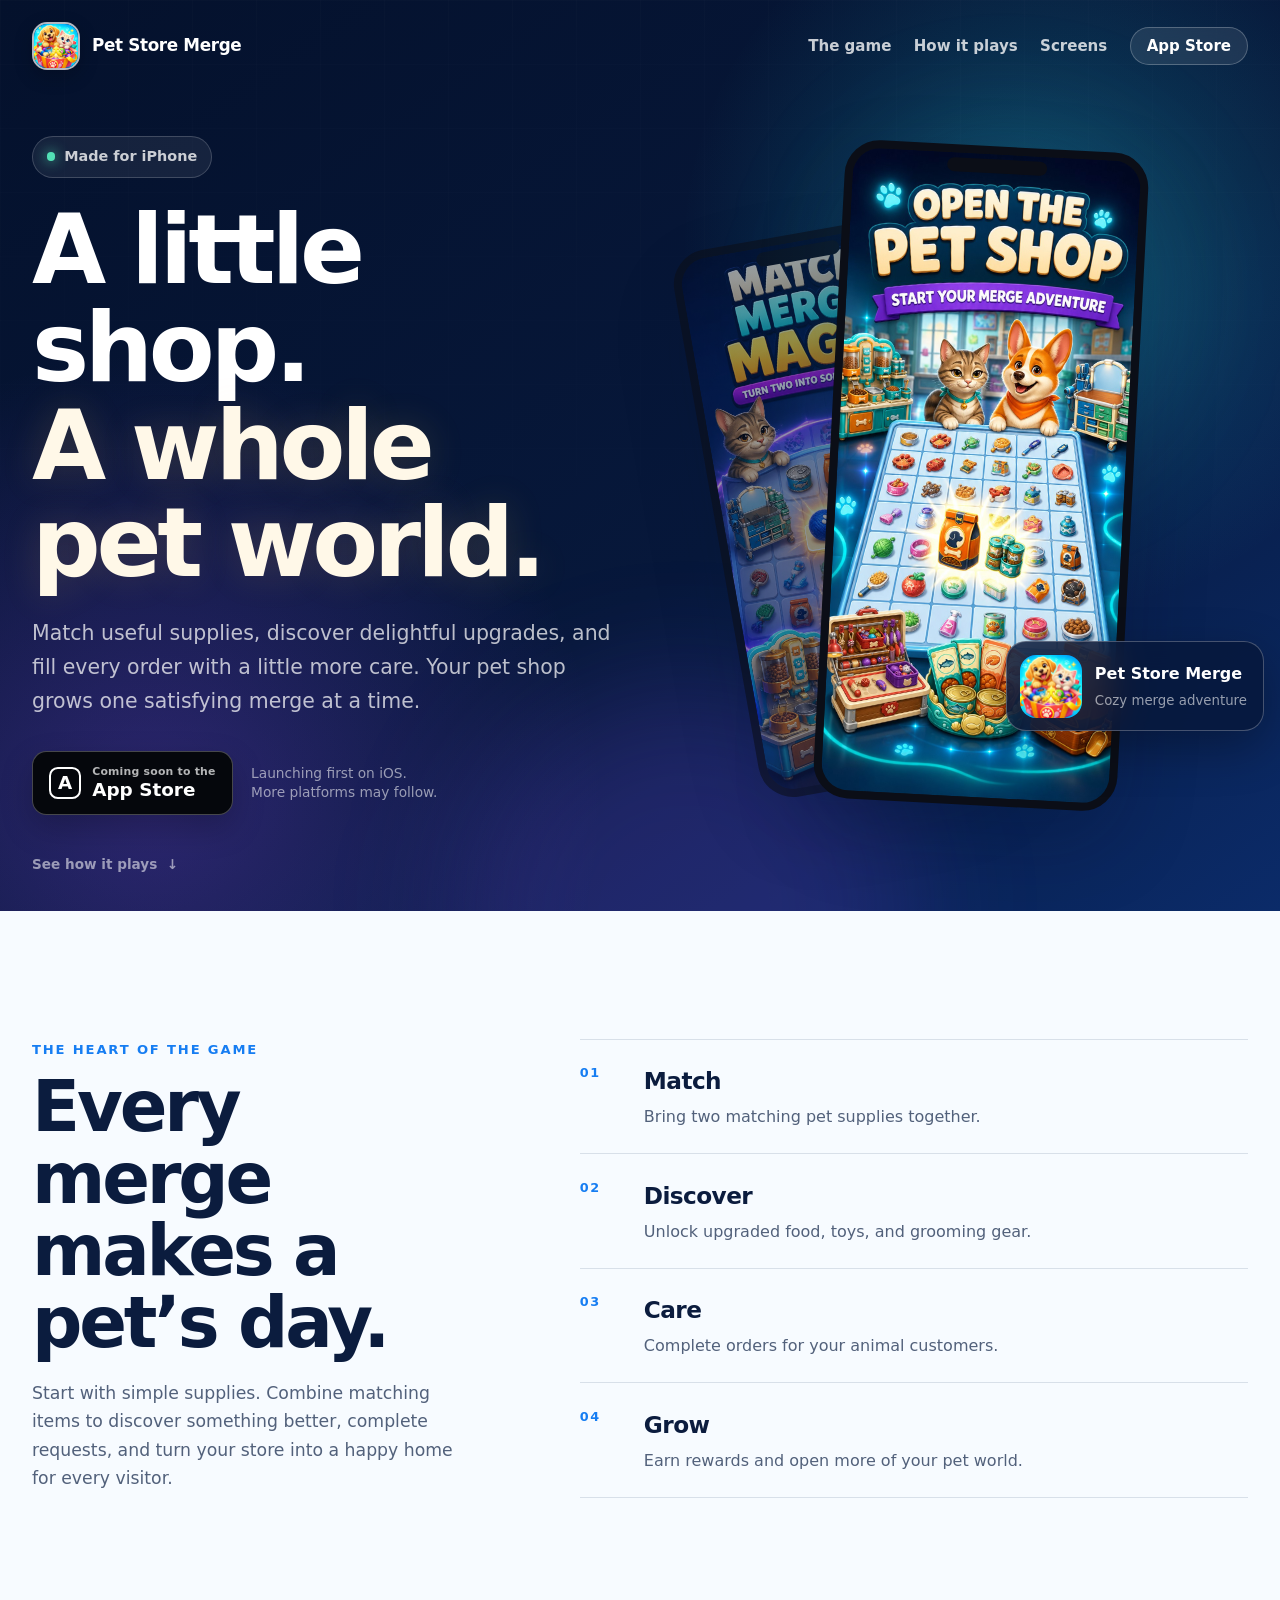
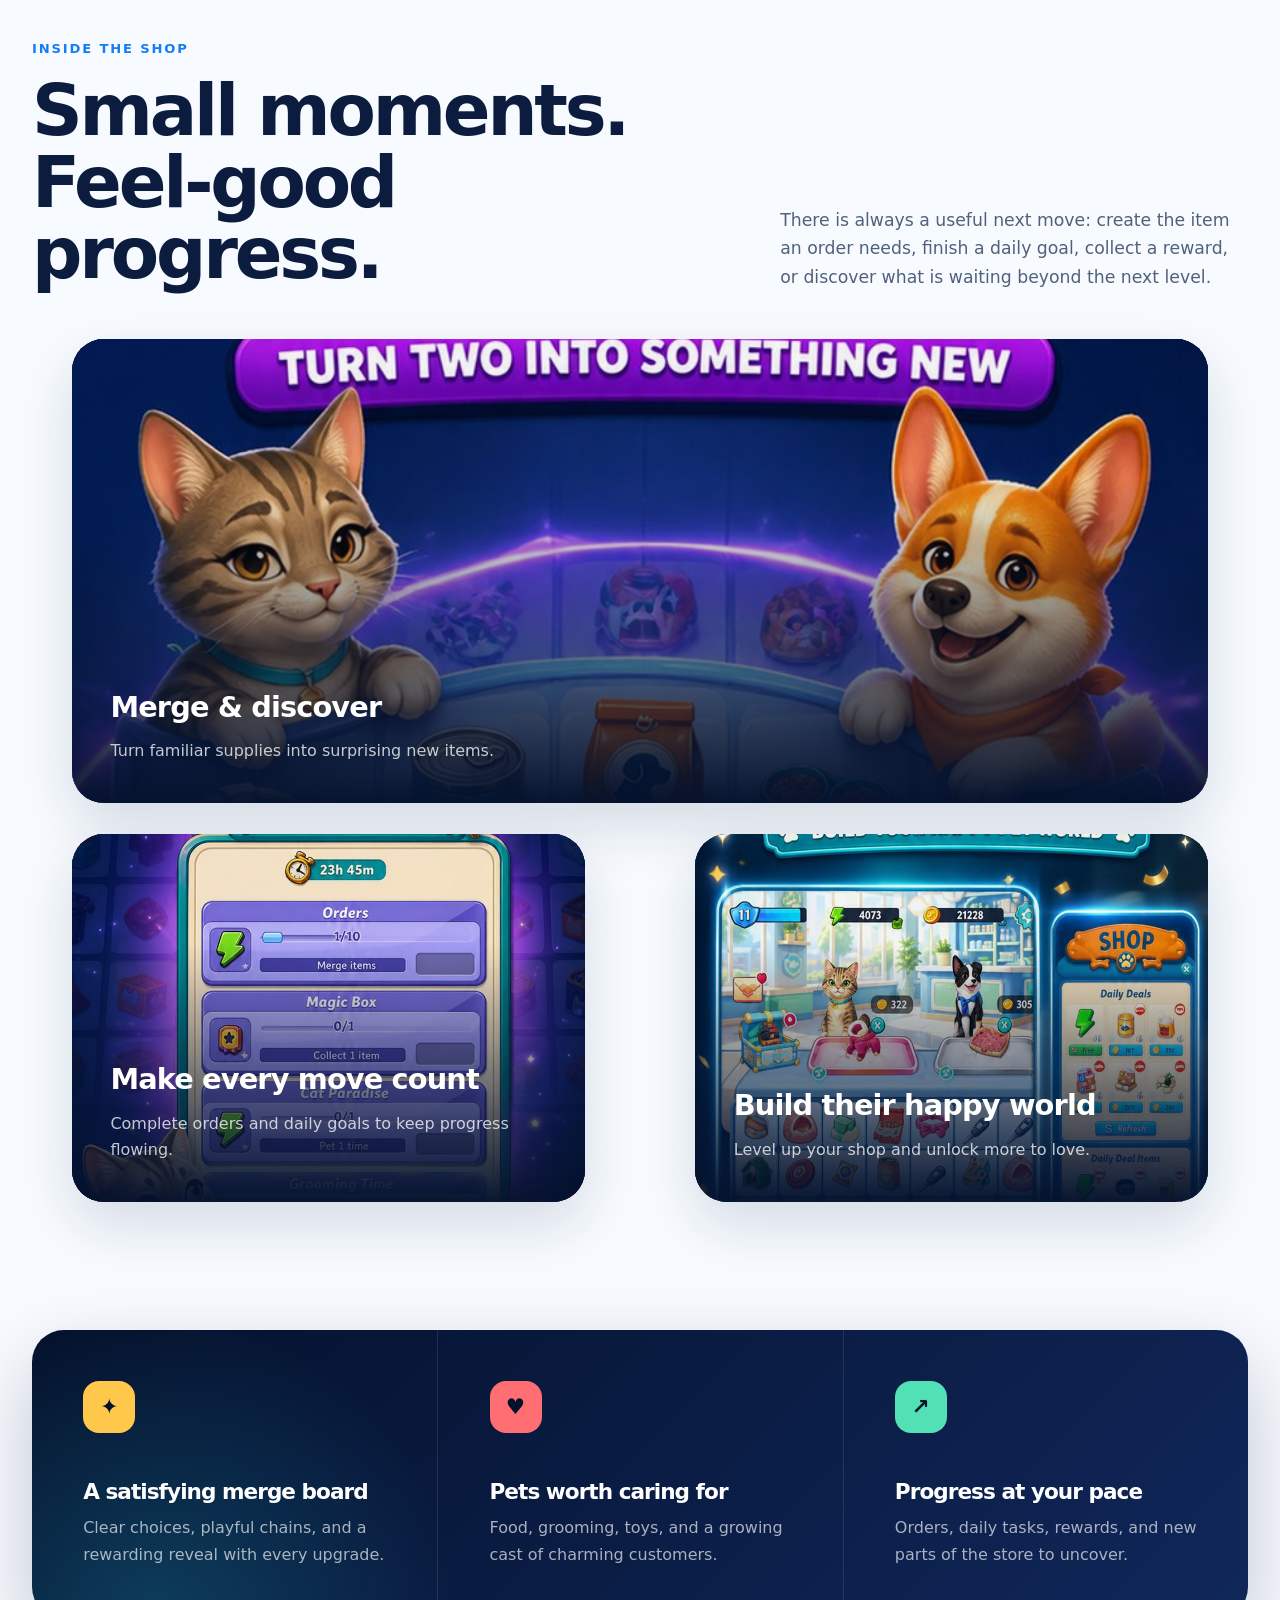
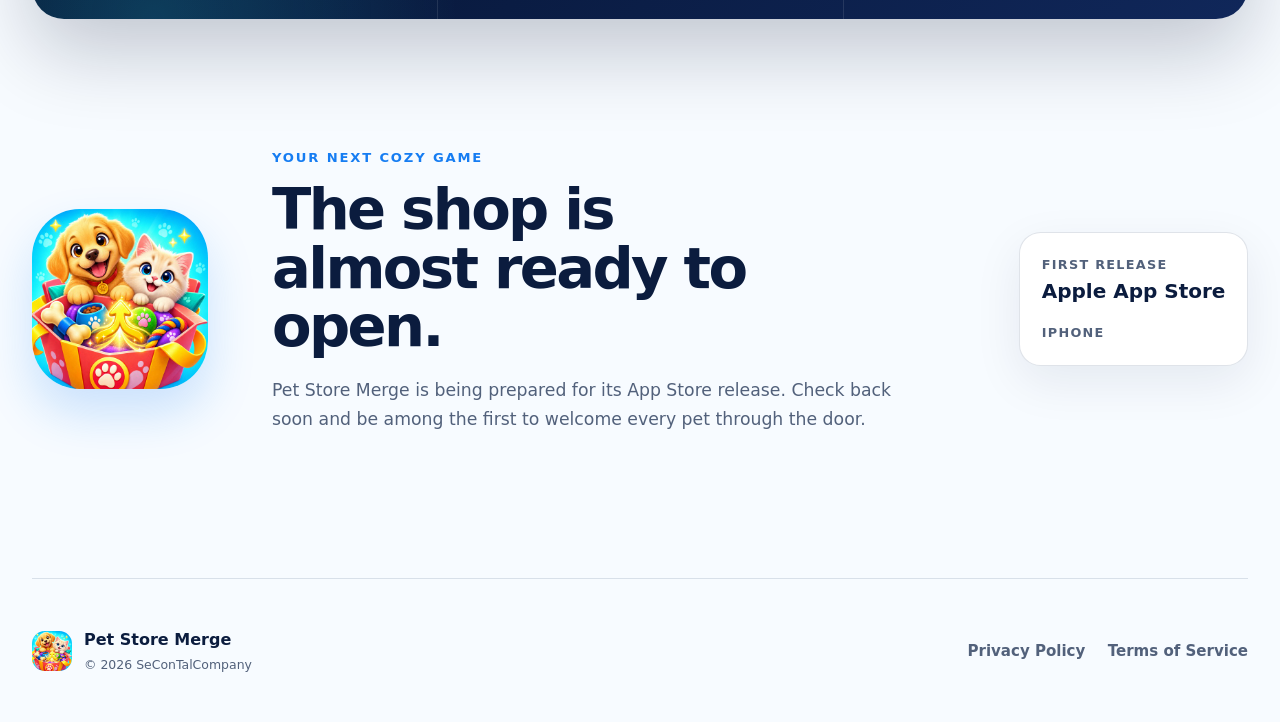
==== commit 86e77c4a: "update" ====
--- a/index.html
+++ b/index.html
@@ -18,7 +18,7 @@
   <meta name="twitter:image" content="https://secontalcompani.com/og.png">
   <title>Pet Store Merge — A cozy merge adventure</title>
   <link rel="icon" href="assets/pet-store-merge-icon.jpg" type="image/jpeg">
-  <link rel="stylesheet" href="styles.css">
+  <link rel="stylesheet" href="styles.css?v=20260904-2">
 </head>
 <body>
   <a class="skip-link" href="#main-content">Skip to content</a>
@@ -104,7 +104,7 @@
         </figure>
         <figure class="screen-card screen-card-three">
           <div class="screen-frame">
-            <img src="assets/app-store-pet-world.jpg" width="900" height="1951" loading="lazy" alt="A growing Pet Store Merge board with rewards, characters, and new areas">
+            <img src="assets/app-store-pet-world.jpg?v=20260904-3" width="900" height="1951" loading="lazy" alt="A lively Pet Store Merge shop with the merge board, daily deals, fortune wheel, and pet characters">
           </div>
           <figcaption><span>Build their happy world</span><p>Level up your shop and unlock more to love.</p></figcaption>
         </figure>
--- a/styles.css
+++ b/styles.css
@@ -324,28 +324,69 @@
 }
 .screens-intro .eyebrow { grid-column: 1 / -1; margin-bottom: 0; }
 .screens-intro h2, .screens-intro > p:last-child { margin-bottom: 0; }
-.screens-grid { display: grid; grid-template-columns: repeat(3, minmax(0, 1fr)); gap: clamp(1rem, 2.4vw, 2rem); }
+.screens-grid {
+  display: grid;
+  grid-template-columns: repeat(2, minmax(0, 1fr));
+  gap: clamp(1rem, 2.4vw, 2rem);
+}
 .screen-card {
+  min-height: 23rem;
+  position: relative;
+  display: flex;
+  align-items: flex-end;
+  overflow: hidden;
   margin-bottom: 0;
   border-radius: var(--radius-lg);
-  padding: clamp(1rem, 2vw, 1.4rem);
   color: #fff;
   background: var(--navy-900);
   box-shadow: 0 1.4rem 3.5rem rgba(11, 28, 62, 0.14);
 }
-.screen-card-two { background: #31206e; transform: translateY(2.5rem); }
+.screen-card-one {
+  min-height: 29rem;
+  grid-column: 1 / -1;
+}
+.screen-card-two { background: #31206e; }
 .screen-card-three { background: #075d72; }
-.screen-frame { overflow: hidden; border-radius: 1.35rem; background: var(--navy-950); }
+.screen-frame {
+  position: absolute;
+  inset: 0;
+  overflow: hidden;
+  background: var(--navy-950);
+}
+.screen-frame::after {
+  content: "";
+  position: absolute;
+  inset: 0;
+  background: linear-gradient(to top, rgba(4, 17, 44, 0.98) 0%, rgba(4, 17, 44, 0.52) 35%, rgba(4, 17, 44, 0.04) 70%);
+}
 .screen-frame img {
   width: 100%;
-  aspect-ratio: 900 / 1951;
+  height: 100%;
   object-fit: cover;
   transition: transform 500ms ease;
 }
+.screen-card-one .screen-frame img { object-position: 50% 31%; }
+.screen-card-two .screen-frame img { object-position: 50% 43%; }
+.screen-card-three .screen-frame img { object-position: 50% 30%; }
 .screen-card:hover .screen-frame img { transform: scale(1.025); }
-.screen-card figcaption { padding: 1.15rem 0.2rem 0.2rem; }
-.screen-card figcaption span { display: block; margin-bottom: 0.3rem; font-size: 1.18rem; font-weight: 850; letter-spacing: -0.02em; }
-.screen-card figcaption p { margin-bottom: 0; color: rgba(255, 255, 255, 0.68); font-size: 0.92rem; }
+.screen-card figcaption {
+  max-width: 31rem;
+  position: relative;
+  z-index: 2;
+  padding: clamp(1.4rem, 3vw, 2.4rem);
+}
+.screen-card figcaption span {
+  display: block;
+  margin-bottom: 0.45rem;
+  font-size: clamp(1.25rem, 2.5vw, 1.8rem);
+  font-weight: 850;
+  letter-spacing: -0.03em;
+}
+.screen-card figcaption p {
+  margin-bottom: 0;
+  color: rgba(255, 255, 255, 0.76);
+  font-size: 1rem;
+}
 
 .feature-band {
   display: grid;
@@ -470,8 +511,8 @@
   .app-card { right: 0; bottom: 1rem; }
   .scroll-cue { display: none; }
   .screens-intro, .screens-grid, .feature-band { grid-template-columns: 1fr; }
-  .screen-card { max-width: 28rem; margin-inline: auto; }
-  .screen-card-two { transform: none; }
+  .screen-card { width: 100%; max-width: none; min-height: 21rem; margin-inline: auto; }
+  .screen-card-one { min-height: 24rem; }
   .feature-band article { min-height: auto; }
   .feature-band article + article { border-top: 1px solid rgba(255, 255, 255, 0.1); border-left: 0; }
   .feature-band article > span { margin-bottom: 1.5rem; }
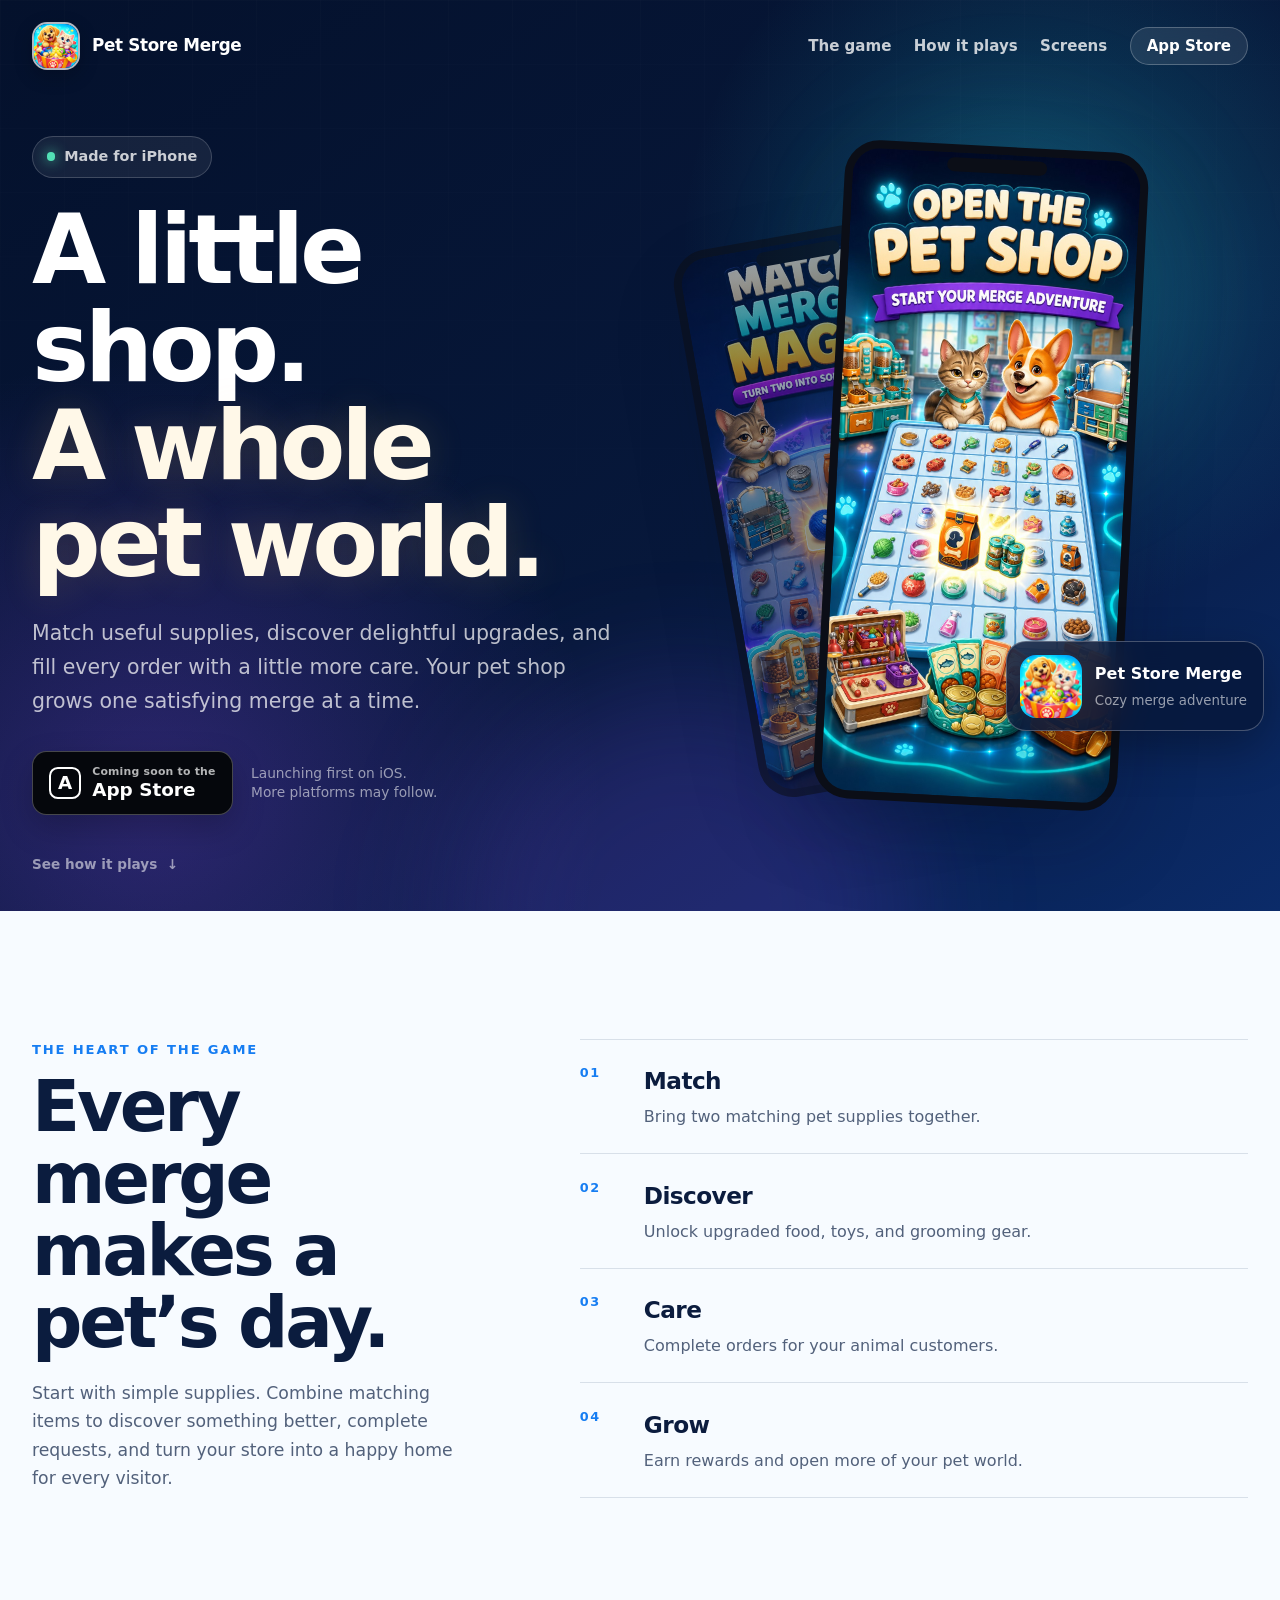
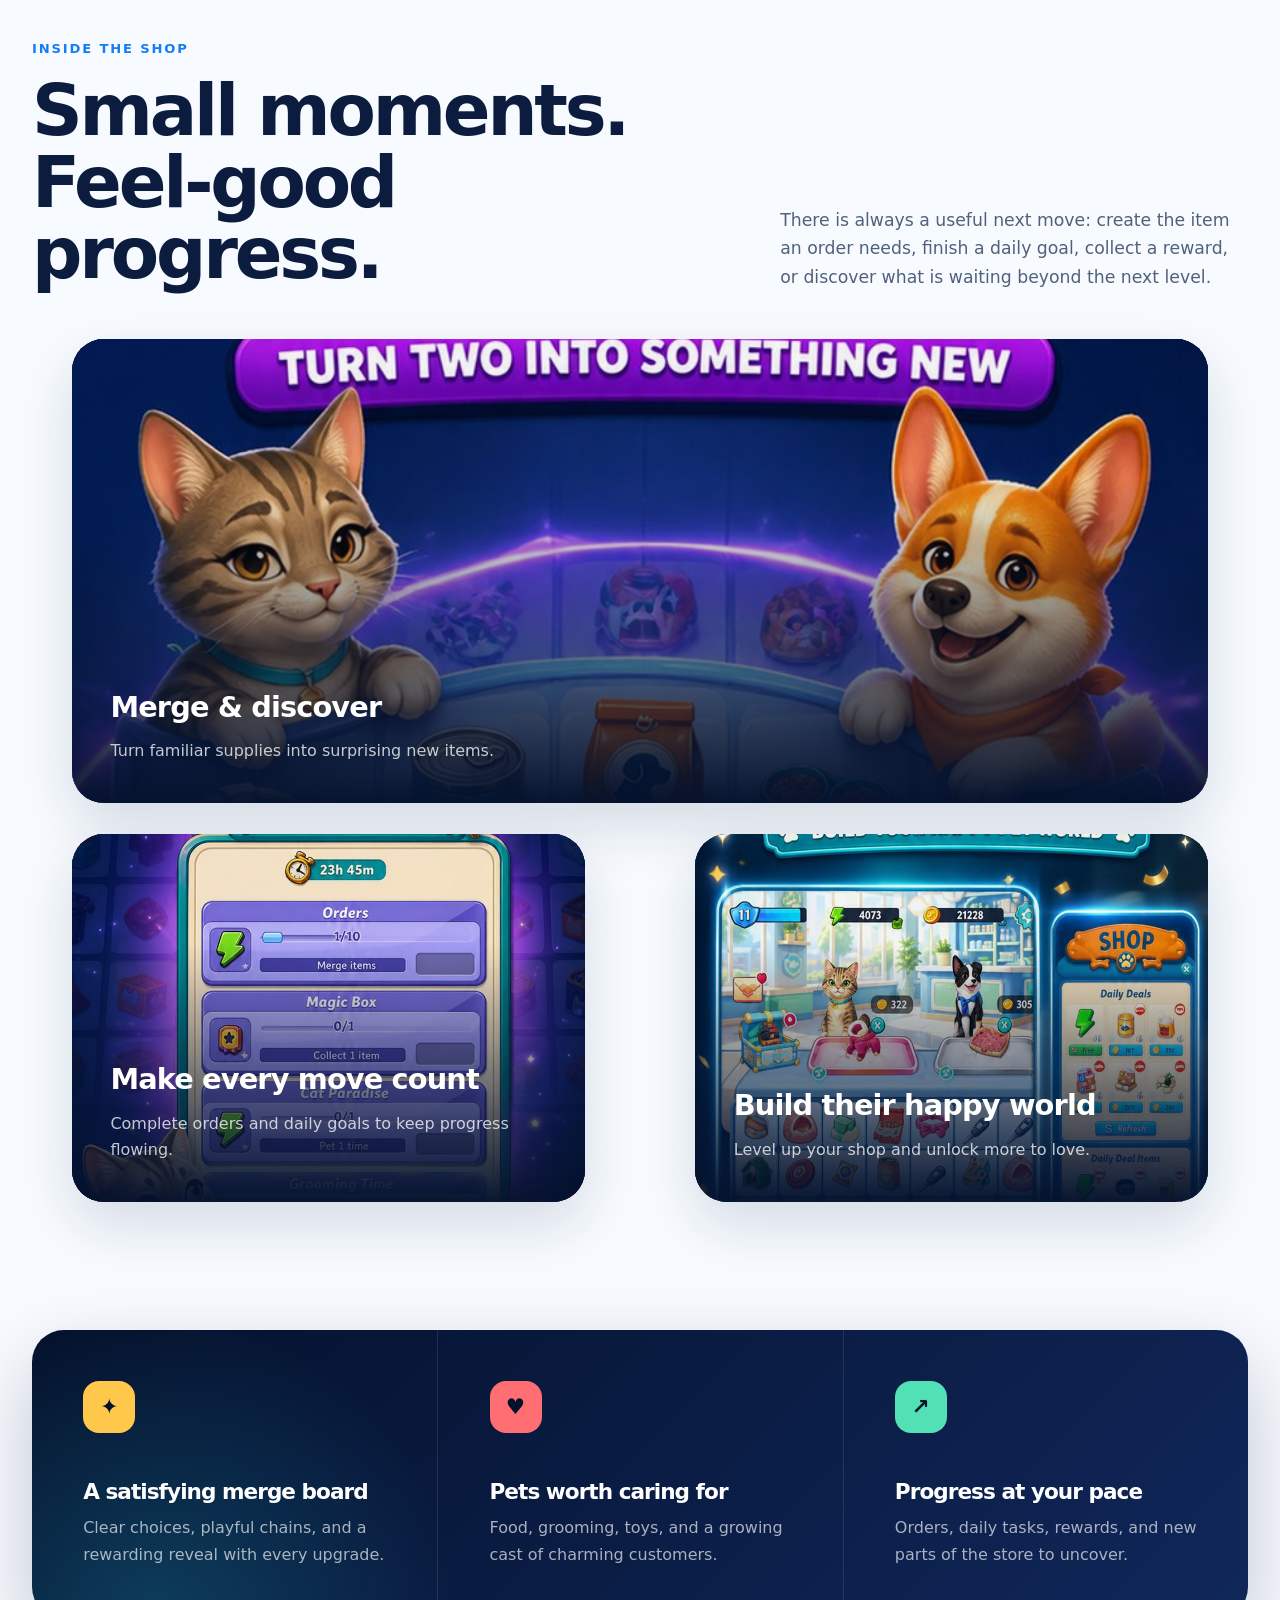
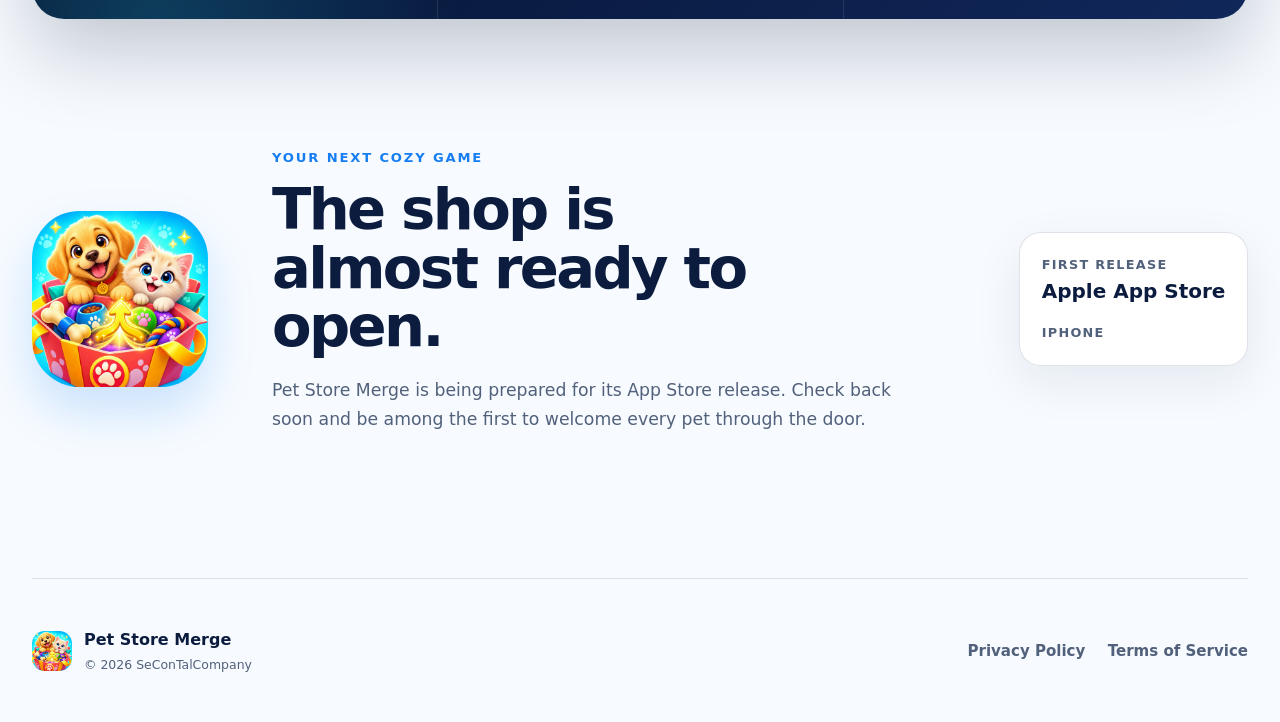
==== commit 97ea831b: "update site" ====
--- a/index.html
+++ b/index.html
@@ -18,7 +18,7 @@
   <meta name="twitter:image" content="https://secontalcompani.com/og.png">
   <title>Pet Store Merge — A cozy merge adventure</title>
   <link rel="icon" href="assets/pet-store-merge-icon.jpg" type="image/jpeg">
-  <link rel="stylesheet" href="styles.css?v=20260904-2">
+  <link rel="stylesheet" href="styles.css?v=20260904-5">
 </head>
 <body>
   <a class="skip-link" href="#main-content">Skip to content</a>
--- a/styles.css
+++ b/styles.css
@@ -260,7 +260,13 @@
   box-shadow: 0 1rem 3rem rgba(0, 0, 0, 0.3);
   backdrop-filter: blur(1.2rem);
 }
-.app-card img { width: 3.9rem; height: 3.9rem; border-radius: 1rem; }
+.app-card img {
+  width: 3.9rem;
+  height: 3.9rem;
+  aspect-ratio: 1 / 1;
+  border-radius: 1rem;
+  object-fit: cover;
+}
 .app-card span, .app-card small { display: block; }
 .app-card small { margin-top: 0.2rem; color: rgba(255, 255, 255, 0.58); }
 .hero-glow { position: absolute; border-radius: 50%; filter: blur(4rem); pointer-events: none; }
@@ -424,6 +430,9 @@
 }
 .closing-icon {
   width: clamp(7rem, 14vw, 11rem);
+  height: auto;
+  aspect-ratio: 1 / 1;
+  object-fit: cover;
   border-radius: 27%;
   box-shadow: 0 1.5rem 3rem rgba(22, 125, 242, 0.2);
 }
@@ -456,7 +465,13 @@
   color: var(--ink-soft);
 }
 .footer-brand { display: flex; align-items: center; gap: 0.75rem; }
-.footer-brand img { width: 2.5rem; height: 2.5rem; border-radius: 0.8rem; }
+.footer-brand img {
+  width: 2.5rem;
+  height: 2.5rem;
+  aspect-ratio: 1 / 1;
+  border-radius: 0.8rem;
+  object-fit: cover;
+}
 .footer-brand p, .footer-brand span { display: block; margin: 0; }
 .footer-brand strong { color: var(--ink); }
 .footer-brand span { margin-top: 0.1rem; font-size: 0.78rem; }
@@ -490,7 +505,7 @@
   .hero-showcase { min-height: 34rem; }
   .phone-front { width: min(17rem, 65vw); }
   .phone-back { margin-left: -10rem; }
-  .app-card { right: -2rem; }
+  .app-card { right: 0; }
   .game-loop { grid-template-columns: 1fr; gap: 2.5rem; }
   .section-heading h2 { max-width: 12ch; }
   .closing { grid-template-columns: auto 1fr; }
